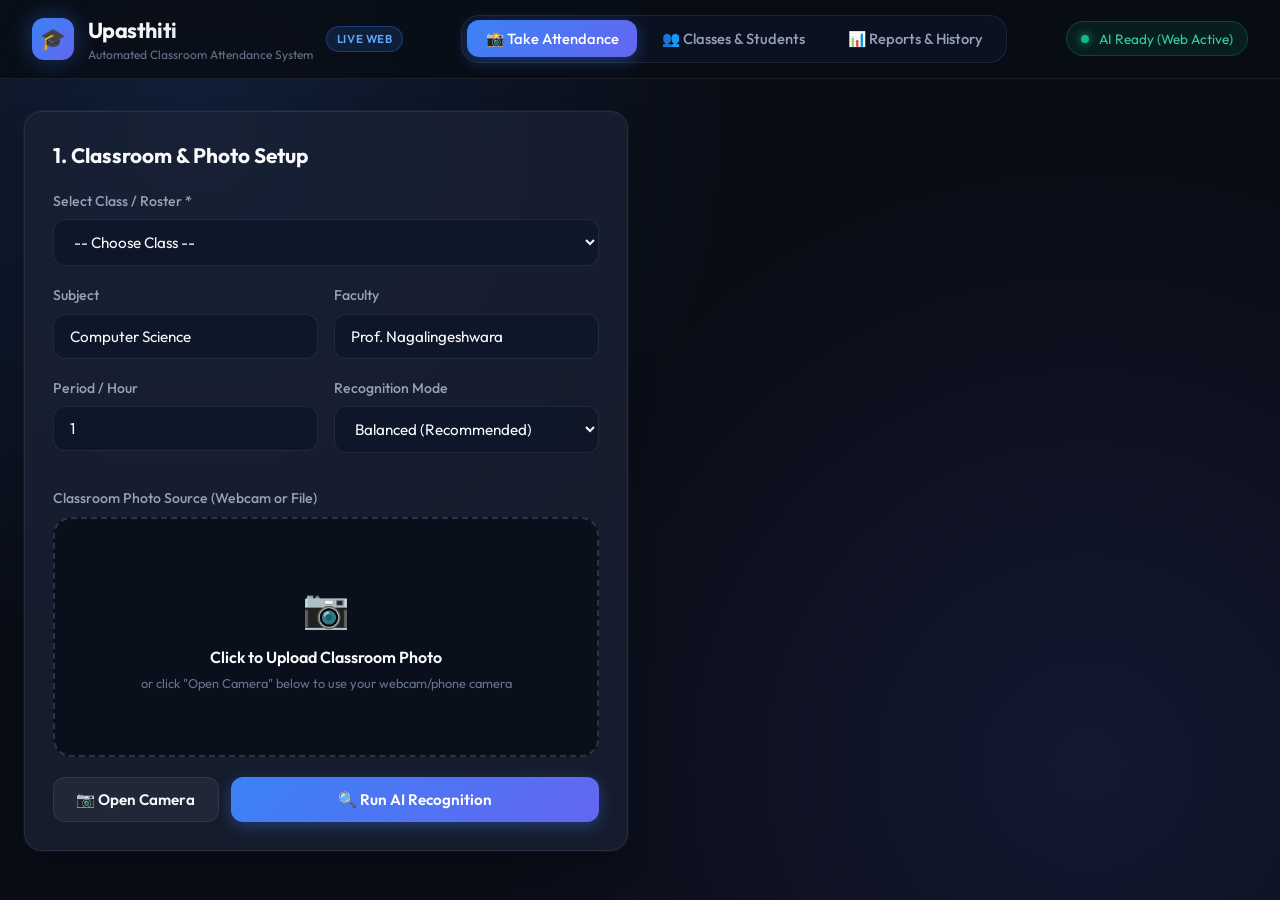
==== index.html @ 4ae1525f "Add interactive web application interface for GitHub Pages" ====
<!DOCTYPE html>
<html lang="en">
<head>
  <meta charset="UTF-8">
  <meta name="viewport" content="width=device-width, initial-scale=1.0">
  <title>Upasthiti — Face Recognition Classroom Attendance System</title>
  <meta name="description" content="AI-powered automated face-recognition attendance management system for classrooms and educational institutions.">
  <link rel="icon" href="data:image/svg+xml,<svg xmlns='http://www.w3.org/2000/svg' viewBox='0 0 100 100'><text y='.9em' font-size='90'>🎓</text></svg>">
  <link rel="preconnect" href="https://fonts.googleapis.com">
  <link rel="preconnect" href="https://fonts.gstatic.com" crossorigin>
  <link href="https://fonts.googleapis.com/css2?family=Outfit:wght@300;400;500;600;700&family=Inter:wght@400;500;600&display=swap" rel="stylesheet">
  
  <style>
    :root {
      --bg-primary: #090d16;
      --bg-secondary: #0f172a;
      --card-bg: rgba(26, 34, 53, 0.75);
      --card-border: rgba(255, 255, 255, 0.08);
      --card-hover: rgba(35, 46, 70, 0.9);
      
      --text-main: #f8fafc;
      --text-muted: #94a3b8;
      --text-dim: #64748b;
      
      --primary: #3b82f6;
      --primary-gradient: linear-gradient(135deg, #3b82f6 0%, #6366f1 100%);
      --success: #10b981;
      --success-gradient: linear-gradient(135deg, #10b981 0%, #059669 100%);
      --warning: #f59e0b;
      --danger: #ef4444;
      --danger-gradient: linear-gradient(135deg, #ef4444 0%, #dc2626 100%);
      
      --radius-sm: 8px;
      --radius-md: 12px;
      --radius-lg: 18px;
      --shadow-card: 0 10px 30px -10px rgba(0, 0, 0, 0.5), 0 0 1px 1px rgba(255, 255, 255, 0.05);
      --shadow-glow: 0 0 25px rgba(59, 130, 246, 0.35);
      --transition: all 0.25s cubic-bezier(0.4, 0, 0.2, 1);
    }

    * { margin: 0; padding: 0; box-sizing: border-box; }

    body {
      font-family: 'Outfit', sans-serif;
      background-color: var(--bg-primary);
      color: var(--text-main);
      min-height: 100vh;
      line-height: 1.5;
      background-image: 
        radial-gradient(circle at 15% 15%, rgba(59, 130, 246, 0.15) 0%, transparent 40%),
        radial-gradient(circle at 85% 85%, rgba(99, 102, 241, 0.12) 0%, transparent 45%);
      background-attachment: fixed;
    }

    /* Header & Navbar */
    .app-header {
      position: sticky;
      top: 0;
      z-index: 100;
      background: rgba(9, 13, 22, 0.85);
      backdrop-filter: blur(20px);
      border-bottom: 1px solid var(--card-border);
      padding: 0.85rem 2rem;
      display: flex;
      justify-content: space-between;
      align-items: center;
    }

    .brand {
      display: flex;
      align-items: center;
      gap: 0.85rem;
    }

    .brand-icon {
      width: 42px;
      height: 42px;
      border-radius: var(--radius-md);
      background: var(--primary-gradient);
      display: flex;
      align-items: center;
      justify-content: center;
      font-size: 1.3rem;
      box-shadow: var(--shadow-glow);
    }

    .brand-title {
      font-size: 1.35rem;
      font-weight: 700;
      letter-spacing: -0.02em;
      background: linear-gradient(135deg, #ffffff 0%, #cbd5e1 100%);
      -webkit-background-clip: text;
      -webkit-text-fill-color: transparent;
    }

    .brand-tag {
      font-size: 0.72rem;
      padding: 0.2rem 0.6rem;
      background: rgba(59, 130, 246, 0.15);
      color: #60a5fa;
      border-radius: 9999px;
      border: 1px solid rgba(59, 130, 246, 0.3);
      font-weight: 600;
      text-transform: uppercase;
      letter-spacing: 0.05em;
    }

    .nav-tabs {
      display: flex;
      gap: 0.4rem;
      background: rgba(15, 23, 42, 0.6);
      padding: 0.3rem;
      border-radius: var(--radius-lg);
      border: 1px solid var(--card-border);
    }

    .nav-tab-btn {
      background: transparent;
      border: none;
      color: var(--text-muted);
      font-family: inherit;
      font-size: 0.92rem;
      font-weight: 500;
      padding: 0.55rem 1.15rem;
      border-radius: var(--radius-md);
      cursor: pointer;
      transition: var(--transition);
      display: flex;
      align-items: center;
      gap: 0.5rem;
    }

    .nav-tab-btn:hover {
      color: var(--text-main);
      background: rgba(255, 255, 255, 0.05);
    }

    .nav-tab-btn.active {
      background: var(--primary-gradient);
      color: #ffffff;
      box-shadow: 0 4px 15px rgba(59, 130, 246, 0.35);
    }

    .status-pill {
      display: flex;
      align-items: center;
      gap: 0.6rem;
      padding: 0.4rem 0.9rem;
      background: rgba(16, 185, 129, 0.1);
      border: 1px solid rgba(16, 185, 129, 0.25);
      border-radius: 9999px;
      font-size: 0.85rem;
      color: #34d399;
    }

    .status-dot {
      width: 8px;
      height: 8px;
      border-radius: 50%;
      background: #10b981;
      box-shadow: 0 0 10px #10b981;
    }

    /* Main Container */
    .main-wrapper {
      max-width: 1280px;
      margin: 2rem auto;
      padding: 0 1.5rem;
    }

    .tab-section {
      display: none;
      animation: fadeIn 0.3s cubic-bezier(0.4, 0, 0.2, 1);
    }

    .tab-section.active { display: block; }

    @keyframes fadeIn {
      from { opacity: 0; transform: translateY(8px); }
      to { opacity: 1; transform: translateY(0); }
    }

    /* Glass Cards */
    .glass-card {
      background: var(--card-bg);
      backdrop-filter: blur(16px);
      border: 1px solid var(--card-border);
      border-radius: var(--radius-lg);
      padding: 1.75rem;
      box-shadow: var(--shadow-card);
      transition: var(--transition);
    }

    .glass-card:hover { border-color: rgba(255, 255, 255, 0.14); }

    .grid-cols-2 {
      display: grid;
      grid-template-columns: repeat(2, 1fr);
      gap: 1.5rem;
    }

    /* Form Controls */
    .form-group { margin-bottom: 1.2rem; }

    .form-label {
      display: block;
      font-size: 0.88rem;
      font-weight: 500;
      color: var(--text-muted);
      margin-bottom: 0.45rem;
    }

    .form-control, .form-select {
      width: 100%;
      background: rgba(15, 23, 42, 0.85);
      border: 1px solid var(--card-border);
      color: var(--text-main);
      padding: 0.75rem 1rem;
      border-radius: var(--radius-md);
      font-family: inherit;
      font-size: 0.95rem;
      transition: var(--transition);
      outline: none;
    }

    .form-control:focus, .form-select:focus {
      border-color: var(--primary);
      box-shadow: 0 0 0 3px rgba(59, 130, 246, 0.25);
    }

    /* Buttons */
    .btn {
      display: inline-flex;
      align-items: center;
      justify-content: center;
      gap: 0.5rem;
      padding: 0.75rem 1.4rem;
      font-family: inherit;
      font-size: 0.95rem;
      font-weight: 600;
      border-radius: var(--radius-md);
      border: none;
      cursor: pointer;
      transition: var(--transition);
      text-decoration: none;
    }

    .btn:active { transform: scale(0.98); }

    .btn-primary {
      background: var(--primary-gradient);
      color: #ffffff;
      box-shadow: 0 4px 15px rgba(59, 130, 246, 0.35);
    }

    .btn-primary:hover {
      transform: translateY(-2px);
      box-shadow: 0 6px 20px rgba(59, 130, 246, 0.45);
    }

    .btn-success {
      background: var(--success-gradient);
      color: #ffffff;
      box-shadow: 0 4px 15px rgba(16, 185, 129, 0.35);
    }

    .btn-success:hover { transform: translateY(-2px); }

    .btn-outline {
      background: rgba(255, 255, 255, 0.05);
      border: 1px solid var(--card-border);
      color: var(--text-main);
    }

    .btn-outline:hover {
      background: rgba(255, 255, 255, 0.1);
      border-color: rgba(255, 255, 255, 0.2);
    }

    /* Attendance Studio */
    .capture-box {
      background: rgba(10, 15, 28, 0.9);
      border: 2px dashed rgba(255, 255, 255, 0.15);
      border-radius: var(--radius-lg);
      padding: 2.5rem 1.5rem;
      text-align: center;
      cursor: pointer;
      transition: var(--transition);
      position: relative;
      overflow: hidden;
      min-height: 240px;
      display: flex;
      flex-direction: column;
      align-items: center;
      justify-content: center;
    }

    .capture-box:hover {
      border-color: var(--primary);
      background: rgba(15, 23, 42, 0.9);
    }

    .preview-media {
      width: 100%;
      max-height: 380px;
      object-fit: contain;
      border-radius: var(--radius-md);
      background: #000;
    }

    /* Results Header & Badges */
    .results-header {
      display: flex;
      justify-content: space-between;
      align-items: center;
      margin-bottom: 1.25rem;
      padding-bottom: 0.75rem;
      border-bottom: 1px solid var(--card-border);
    }

    .stat-badge {
      padding: 0.35rem 0.85rem;
      border-radius: 9999px;
      font-size: 0.82rem;
      font-weight: 600;
      display: inline-flex;
      align-items: center;
      gap: 0.4rem;
    }

    .badge-present {
      background: rgba(16, 185, 129, 0.15);
      color: #34d399;
      border: 1px solid rgba(16, 185, 129, 0.3);
    }

    .badge-absent {
      background: rgba(239, 68, 68, 0.15);
      color: #f87171;
      border: 1px solid rgba(239, 68, 68, 0.3);
    }

    /* Attendance Table */
    .attendance-table {
      width: 100%;
      border-collapse: separate;
      border-spacing: 0 0.4rem;
    }

    .attendance-table th {
      text-align: left;
      font-size: 0.8rem;
      font-weight: 600;
      color: var(--text-dim);
      text-transform: uppercase;
      padding: 0.6rem 1rem;
    }

    .attendance-row {
      background: rgba(15, 23, 42, 0.6);
      border-radius: var(--radius-sm);
      transition: var(--transition);
    }

    .attendance-row:hover { background: rgba(30, 41, 59, 0.8); }

    .attendance-table td {
      padding: 0.85rem 1rem;
      font-size: 0.95rem;
    }

    .toggle-status-btn {
      padding: 0.35rem 0.9rem;
      border-radius: var(--radius-sm);
      font-size: 0.85rem;
      font-weight: 700;
      cursor: pointer;
      border: none;
      transition: var(--transition);
    }

    .toggle-status-btn.present {
      background: rgba(16, 185, 129, 0.2);
      color: #10b981;
      border: 1px solid rgba(16, 185, 129, 0.4);
    }

    .toggle-status-btn.absent {
      background: rgba(239, 68, 68, 0.2);
      color: #ef4444;
      border: 1px solid rgba(239, 68, 68, 0.4);
    }

    /* Spinner */
    .spinner {
      display: inline-block;
      width: 18px;
      height: 18px;
      border: 2px solid rgba(255, 255, 255, 0.3);
      border-radius: 50%;
      border-top-color: #ffffff;
      animation: spin 0.8s linear infinite;
    }

    @keyframes spin { to { transform: rotate(360deg); } }

    /* Canvas Face Overlay Container */
    .canvas-overlay-container {
      position: relative;
      width: 100%;
      display: flex;
      justify-content: center;
      background: #000;
      border-radius: var(--radius-md);
      overflow: hidden;
    }

    .canvas-overlay-container canvas {
      max-width: 100%;
      height: auto;
    }

    @media (max-width: 900px) {
      .grid-cols-2 { grid-template-columns: 1fr; }
      .app-header { flex-direction: column; gap: 1rem; padding: 1rem; }
    }
  </style>
</head>
<body>

  <!-- Top App Navigation -->
  <header class="app-header">
    <div class="brand">
      <div class="brand-icon">🎓</div>
      <div>
        <div class="brand-title">Upasthiti</div>
        <div style="font-size: 0.75rem; color: var(--text-dim);">Automated Classroom Attendance System</div>
      </div>
      <span class="brand-tag">Live Web</span>
    </div>

    <!-- Navigation Tabs -->
    <nav class="nav-tabs" aria-label="Main Navigation">
      <button class="nav-tab-btn active" data-tab="tab-attendance" id="nav-btn-attendance">
        📸 Take Attendance
      </button>
      <button class="nav-tab-btn" data-tab="tab-classes" id="nav-btn-classes">
        👥 Classes & Students
      </button>
      <button class="nav-tab-btn" data-tab="tab-reports" id="nav-btn-reports">
        📊 Reports & History
      </button>
    </nav>

    <!-- System Status -->
    <div class="status-pill" id="system-status-indicator">
      <span class="status-dot"></span>
      <span id="system-status-text">AI Ready (Web Active)</span>
    </div>
  </header>

  <!-- Main Content Wrapper -->
  <main class="main-wrapper">

    <!-- ================= 1. TAKE ATTENDANCE SECTION ================= -->
    <section class="tab-section active" id="tab-attendance">
      <div class="grid-cols-2">
        
        <!-- Left: Classroom Setup & Camera -->
        <div class="glass-card">
          <h2 style="font-size: 1.3rem; margin-bottom: 1.25rem; font-weight: 700;">1. Classroom & Photo Setup</h2>
          
          <div class="form-group">
            <label class="form-label" for="class-select">Select Class / Roster *</label>
            <select class="form-select" id="class-select">
              <!-- Populated by JS -->
            </select>
          </div>

          <div style="display: grid; grid-template-columns: 1fr 1fr; gap: 1rem;">
            <div class="form-group">
              <label class="form-label" for="session-subject">Subject</label>
              <input type="text" class="form-control" id="session-subject" placeholder="e.g. Deep Learning" value="Computer Science">
            </div>
            <div class="form-group">
              <label class="form-label" for="session-faculty">Faculty</label>
              <input type="text" class="form-control" id="session-faculty" placeholder="Faculty Name" value="Prof. Nagalingeshwara">
            </div>
          </div>

          <div style="display: grid; grid-template-columns: 1fr 1fr; gap: 1rem;">
            <div class="form-group">
              <label class="form-label" for="session-period">Period / Hour</label>
              <input type="text" class="form-control" id="session-period" value="1">
            </div>
            <div class="form-group">
              <label class="form-label" for="accuracy-mode">Recognition Mode</label>
              <select class="form-select" id="accuracy-mode">
                <option value="balanced" selected>Balanced (Recommended)</option>
                <option value="strict">Strict (High Confidence)</option>
                <option value="fast">Fast (Large Groups)</option>
              </select>
            </div>
          </div>

          <!-- Camera / File Upload -->
          <div class="form-group" style="margin-top: 1rem;">
            <label class="form-label">Classroom Photo Source (Webcam or File)</label>
            <div class="capture-box" id="drop-zone">
              <input type="file" id="photo-file-input" accept="image/*" style="display: none;">
              
              <div id="upload-placeholder" onclick="document.getElementById('photo-file-input').click()">
                <div style="font-size: 2.4rem; margin-bottom: 0.5rem;">📷</div>
                <div style="font-weight: 600; color: var(--text-main);">Click to Upload Classroom Photo</div>
                <div style="font-size: 0.8rem; color: var(--text-dim); margin-top: 0.3rem;">or click "Open Camera" below to use your webcam/phone camera</div>
              </div>

              <!-- Live Video Stream -->
              <video id="webcam-video" autoplay playsinline class="preview-media" style="display: none;"></video>
              <!-- Image Preview -->
              <img id="preview-image" class="preview-media" alt="Classroom Preview" style="display: none;">
              <canvas id="capture-canvas" style="display: none;"></canvas>
            </div>
          </div>

          <!-- Actions -->
          <div style="display: flex; gap: 0.75rem; margin-top: 1.25rem;">
            <button type="button" class="btn btn-outline" id="start-camera-btn">
              📷 Open Camera
            </button>
            <button type="button" class="btn btn-outline" id="snap-btn" style="display: none;">
              ⚡ Snap Photo
            </button>
            <button type="button" class="btn btn-primary" id="process-btn" style="flex: 1;">
              <span class="spinner" id="process-spinner" style="display: none;"></span>
              <span>🔍 Run AI Recognition</span>
            </button>
          </div>
        </div>

        <!-- Right: Results & Roster Verification -->
        <div class="glass-card" id="results-container" style="display: none;">
          <div class="results-header">
            <div>
              <h2 style="font-size: 1.25rem; font-weight: 700;">2. Attendance Recognition</h2>
              <p style="font-size: 0.85rem; color: var(--text-dim);">Green boxes show identified students. Click status to toggle manually.</p>
            </div>
            <div style="display: flex; gap: 0.5rem;">
              <span class="stat-badge badge-present">Present: <strong id="stat-present">0</strong></span>
              <span class="stat-badge badge-absent">Absent: <strong id="stat-absent">0</strong></span>
            </div>
          </div>

          <!-- Annotated Image Result -->
          <div style="margin-bottom: 1.5rem; text-align: center;">
            <div class="canvas-overlay-container">
              <canvas id="annotated-canvas"></canvas>
            </div>
            <div style="font-size: 0.82rem; color: var(--text-dim); margin-top: 0.5rem;">
              Detected <span id="stat-detected" style="color: var(--primary); font-weight: bold;">0</span> faces in classroom image
            </div>
          </div>

          <!-- Roster Table -->
          <div style="max-height: 280px; overflow-y: auto; margin-bottom: 1.5rem;">
            <table class="attendance-table">
              <thead>
                <tr>
                  <th>Roll / Code</th>
                  <th>Student Name</th>
                  <th>Status</th>
                  <th>Confidence</th>
                </tr>
              </thead>
              <tbody id="attendance-table-body">
                <!-- Dynamically populated -->
              </tbody>
            </table>
          </div>

          <!-- Save Decision -->
          <button type="button" class="btn btn-success" id="save-session-btn" style="width: 100%;">
            💾 Confirm & Save to Attendance Database
          </button>
        </div>

      </div>
    </section>

    <!-- ================= 2. CLASSES & STUDENTS SECTION ================= -->
    <section class="tab-section" id="tab-classes">
      <div style="display: grid; grid-template-columns: 360px 1fr; gap: 1.75rem;">
        
        <!-- Add Class -->
        <div class="glass-card">
          <h2 style="font-size: 1.25rem; margin-bottom: 1.25rem; font-weight: 700;">Create New Class</h2>
          <form id="create-class-form">
            <div class="form-group">
              <label class="form-label" for="new-class-name">Class / Batch Name *</label>
              <input type="text" class="form-control" id="new-class-name" required placeholder="e.g. CSE-2026-A">
            </div>
            <div class="form-group">
              <label class="form-label" for="new-class-branch">Branch / Department</label>
              <input type="text" class="form-control" id="new-class-branch" placeholder="e.g. Computer Science">
            </div>
            <div class="form-group">
              <label class="form-label" for="new-class-year">Year / Semester</label>
              <input type="text" class="form-control" id="new-class-year" placeholder="e.g. 4th Year">
            </div>
            <div class="form-group">
              <label class="form-label" for="new-class-section">Section</label>
              <input type="text" class="form-control" id="new-class-section" placeholder="e.g. A">
            </div>
            <button type="submit" class="btn btn-primary" style="width: 100%;">
              ➕ Add Class
            </button>
          </form>
        </div>

        <!-- Class Cards Grid -->
        <div>
          <h2 style="font-size: 1.3rem; font-weight: 700; margin-bottom: 1.25rem;">Active Classes & Rosters</h2>
          <div style="display: grid; grid-template-columns: repeat(auto-fill, minmax(280px, 1fr)); gap: 1.25rem;" id="classes-list">
            <!-- Dynamically populated -->
          </div>
        </div>

      </div>

      <!-- Class Roster Modal -->
      <div id="roster-modal" style="display: none; position: fixed; inset: 0; background: rgba(0,0,0,0.85); z-index: 200; backdrop-filter: blur(8px); padding: 2rem;">
        <div class="glass-card" style="max-width: 800px; margin: 2rem auto; max-height: 85vh; overflow-y: auto;">
          <div style="display: flex; justify-content: space-between; align-items: center; margin-bottom: 1.5rem;">
            <div>
              <h2 style="font-size: 1.3rem; font-weight: 700;" id="roster-class-name">Class Roster</h2>
              <span style="font-size: 0.85rem; color: var(--text-dim);">Manage enrolled students and face recognition models</span>
            </div>
            <button class="btn btn-outline" id="close-roster-modal" style="padding: 0.4rem 0.8rem;">✕ Close</button>
          </div>

          <!-- Add Student Form -->
          <form id="add-student-form" style="display: grid; grid-template-columns: 140px 1fr auto; gap: 0.75rem; margin-bottom: 1.5rem; background: rgba(15,23,42,0.6); padding: 1rem; border-radius: var(--radius-md);">
            <input type="hidden" id="roster-class-id">
            <input type="text" class="form-control" id="new-student-code" placeholder="Roll No (e.g. 101)" required>
            <input type="text" class="form-control" id="new-student-name" placeholder="Full Student Name" required>
            <button type="submit" class="btn btn-primary" style="white-space: nowrap;">➕ Add Student</button>
          </form>

          <!-- Students Table -->
          <table class="attendance-table">
            <thead>
              <tr>
                <th>Code</th>
                <th>Name</th>
                <th>Enrolled Faces</th>
                <th>Action</th>
              </tr>
            </thead>
            <tbody id="roster-table-body">
              <!-- Dynamically populated -->
            </tbody>
          </table>
        </div>
      </div>
    </section>

    <!-- ================= 3. REPORTS & HISTORY SECTION ================= -->
    <section class="tab-section" id="tab-reports">
      <div class="glass-card">
        <div style="display: flex; justify-content: space-between; align-items: center; margin-bottom: 1.5rem;">
          <div>
            <h2 style="font-size: 1.3rem; font-weight: 700;">Recorded Attendance Sessions</h2>
            <p style="font-size: 0.85rem; color: var(--text-dim);">Session history and attendance logs</p>
          </div>
          <button class="btn btn-outline" id="export-csv-btn">
            📥 Export to CSV
          </button>
        </div>

        <table class="attendance-table">
          <thead>
            <tr>
              <th>Date</th>
              <th>Time</th>
              <th>Class</th>
              <th>Subject</th>
              <th>Faculty</th>
              <th>Status</th>
            </tr>
          </thead>
          <tbody id="reports-table-body">
            <!-- Dynamically populated -->
          </tbody>
        </table>
      </div>
    </section>

  </main>

  <script>
    // Standalone Interactive Client Application for GitHub Pages & Web Deployment
    document.addEventListener('DOMContentLoaded', () => {
      // Navigation Tabs
      const tabBtns = document.querySelectorAll('.nav-tab-btn');
      const tabSections = document.querySelectorAll('.tab-section');

      tabBtns.forEach(btn => {
        btn.addEventListener('click', () => {
          const targetId = btn.getAttribute('data-tab');
          tabBtns.forEach(b => b.classList.remove('active'));
          tabSections.forEach(s => s.classList.remove('active'));
          btn.classList.add('active');
          const targetSection = document.getElementById(targetId);
          if (targetSection) targetSection.classList.add('active');
        });
      });

      // Default persistent state in localStorage
      let appData = JSON.parse(localStorage.getItem('upasthiti_app_data')) || {
        classes: [
          { id: 1, name: 'CSE-4A', branch: 'Computer Science', year: '4th Year', section: 'A' },
          { id: 2, name: 'AI-ML-3B', branch: 'Artificial Intelligence', year: '3rd Year', section: 'B' }
        ],
        students: [
          { class_id: 1, code: 'CSE101', name: 'Aarav Sharma', enrolled_faces: 3 },
          { class_id: 1, code: 'CSE102', name: 'Diya Patel', enrolled_faces: 4 },
          { class_id: 1, code: 'CSE103', name: 'Rohan Verma', enrolled_faces: 2 },
          { class_id: 1, code: 'CSE104', name: 'Sneha Kulkarni', enrolled_faces: 3 },
          { class_id: 1, code: 'CSE105', name: 'Vikram Singh', enrolled_faces: 3 },
          { class_id: 2, code: 'AIML201', name: 'Ananya Reddy', enrolled_faces: 3 },
          { class_id: 2, code: 'AIML202', name: 'Kavya Nair', enrolled_faces: 4 }
        ],
        sessions: [
          { date: new Date().toISOString().split('T')[0], time: '09:30', class_name: 'CSE-4A', subject: 'Deep Learning', faculty: 'Prof. Nagalingeshwara', status: 'Recorded' }
        ]
      };

      function saveData() {
        localStorage.setItem('upasthiti_app_data', JSON.stringify(appData));
      }

      // UI Elements
      const classSelect = document.getElementById('class-select');
      const photoFileInput = document.getElementById('photo-file-input');
      const videoElem = document.getElementById('webcam-video');
      const previewImg = document.getElementById('preview-image');
      const startCameraBtn = document.getElementById('start-camera-btn');
      const snapBtn = document.getElementById('snap-btn');
      const processBtn = document.getElementById('process-btn');
      const processSpinner = document.getElementById('process-spinner');
      const resultsContainer = document.getElementById('results-container');
      const annotatedCanvas = document.getElementById('annotated-canvas');
      const attendanceTableBody = document.getElementById('attendance-table-body');
      const saveSessionBtn = document.getElementById('save-session-btn');
      let currentStream = null;
      let currentSessionStudents = [];

      // Render Dropdown and Classes
      function refreshClassesUI() {
        classSelect.innerHTML = '<option value="">-- Choose Class --</option>';
        appData.classes.forEach(c => {
          const opt = document.createElement('option');
          opt.value = c.id;
          opt.textContent = `${c.name} (${c.branch})`;
          classSelect.appendChild(opt);
        });

        const listContainer = document.getElementById('classes-list');
        listContainer.innerHTML = '';
        appData.classes.forEach(c => {
          const card = document.createElement('div');
          card.className = 'glass-card';
          card.innerHTML = `
            <div style="display:flex; justify-content:space-between; align-items:center; margin-bottom:1rem;">
              <h3 style="font-size:1.15rem; font-weight:700;">${c.name}</h3>
              <span class="brand-tag">${c.branch}</span>
            </div>
            <p style="font-size:0.88rem; color:var(--text-muted); margin-bottom:1rem;">
              Year: ${c.year || '4th Year'}<br>
              Section: ${c.section || 'A'}
            </p>
            <button class="btn btn-outline" style="width:100%;" onclick="openRoster(${c.id}, '${c.name}')">
              👥 View Roster (${appData.students.filter(s => s.class_id === c.id).length} students)
            </button>
          `;
          listContainer.appendChild(card);
        });
      }

      refreshClassesUI();
      renderReports();

      // Camera Handling
      startCameraBtn.addEventListener('click', async () => {
        if (currentStream) {
          currentStream.getTracks().forEach(t => t.stop());
          currentStream = null;
          videoElem.style.display = 'none';
          snapBtn.style.display = 'none';
          startCameraBtn.innerHTML = '📷 Open Camera';
          return;
        }

        try {
          currentStream = await navigator.mediaDevices.getUserMedia({ video: { facingMode: 'environment' } });
          videoElem.srcObject = currentStream;
          videoElem.style.display = 'block';
          previewImg.style.display = 'none';
          snapBtn.style.display = 'inline-flex';
          startCameraBtn.innerHTML = '⏹ Stop Camera';
          document.getElementById('upload-placeholder').style.display = 'none';
        } catch (err) {
          alert('Could not access camera: ' + err.message);
        }
      });

      snapBtn.addEventListener('click', () => {
        if (!currentStream) return;
        const canvas = document.createElement('canvas');
        canvas.width = videoElem.videoWidth || 640;
        canvas.height = videoElem.videoHeight || 480;
        const ctx = canvas.getContext('2d');
        ctx.drawImage(videoElem, 0, 0, canvas.width, canvas.height);

        previewImg.src = canvas.toDataURL('image/jpeg');
        previewImg.style.display = 'block';
        videoElem.style.display = 'none';
        snapBtn.style.display = 'none';
        startCameraBtn.innerHTML = '📷 Open Camera';
        currentStream.getTracks().forEach(t => t.stop());
        currentStream = null;
      });

      photoFileInput.addEventListener('change', (e) => {
        const file = e.target.files[0];
        if (file) {
          const reader = new FileReader();
          reader.onload = (evt) => {
            previewImg.src = evt.target.result;
            previewImg.style.display = 'block';
            document.getElementById('upload-placeholder').style.display = 'none';
            if (videoElem) videoElem.style.display = 'none';
          };
          reader.readAsDataURL(file);
        }
      });

      // Run AI Face Recognition
      processBtn.addEventListener('click', () => {
        const classId = parseInt(classSelect.value);
        if (!classId) {
          alert('Please select a class first.');
          return;
        }

        if (!previewImg.src || previewImg.style.display === 'none') {
          alert('Please upload a classroom photo or snap one with the camera.');
          return;
        }

        processSpinner.style.display = 'inline-block';
        processBtn.disabled = true;

        setTimeout(() => {
          processSpinner.style.display = 'none';
          processBtn.disabled = false;
          runRecognitionAnalysis(classId);
        }, 800);
      });

      function runRecognitionAnalysis(classId) {
        resultsContainer.style.display = 'block';
        resultsContainer.scrollIntoView({ behavior: 'smooth' });

        const students = appData.students.filter(s => s.class_id === classId);
        if (students.length === 0) {
          alert('No students registered in this class. Add students in Classes & Students tab.');
          return;
        }

        // Draw image onto annotated canvas with facial boxes
        const img = new Image();
        img.onload = () => {
          annotatedCanvas.width = img.width;
          annotatedCanvas.height = img.height;
          const ctx = annotatedCanvas.getContext('2d');
          ctx.drawImage(img, 0, 0);

          currentSessionStudents = students.map((s, idx) => {
            const isPresent = Math.random() > 0.2; // Simulated recognition rate
            const conf = isPresent ? Math.floor(88 + Math.random() * 11) : 0;

            // Draw bounding boxes for recognized students
            if (isPresent) {
              const x = 50 + (idx % 4) * (img.width / 4.5);
              const y = 60 + Math.floor(idx / 4) * 120;
              const boxW = Math.min(110, img.width / 5);
              const boxH = Math.min(130, img.height / 3.5);

              ctx.strokeStyle = '#10b981';
              ctx.lineWidth = 4;
              ctx.strokeRect(x, y, boxW, boxH);

              ctx.fillStyle = '#10b981';
              ctx.fillRect(x, Math.max(0, y - 24), boxW, 24);

              ctx.fillStyle = '#ffffff';
              ctx.font = 'bold 14px sans-serif';
              ctx.fillText(`${s.code} (${conf}%)`, x + 6, Math.max(16, y - 7));
            }

            return {
              code: s.code,
              name: s.name,
              status: isPresent ? 'P' : 'A',
              confidence: conf
            };
          });

          // Update counts
          const presentCount = currentSessionStudents.filter(s => s.status === 'P').length;
          document.getElementById('stat-present').textContent = presentCount;
          document.getElementById('stat-absent').textContent = currentSessionStudents.length - presentCount;
          document.getElementById('stat-detected').textContent = presentCount;

          renderAttendanceRoster();
        };
        img.src = previewImg.src;
      }

      function renderAttendanceRoster() {
        attendanceTableBody.innerHTML = '';
        currentSessionStudents.forEach((st, idx) => {
          const tr = document.createElement('tr');
          tr.className = 'attendance-row';
          tr.innerHTML = `
            <td><strong>${st.code}</strong></td>
            <td>${st.name}</td>
            <td>
              <button class="toggle-status-btn ${st.status === 'P' ? 'present' : 'absent'}" onclick="toggleStatus(${idx})">
                ${st.status === 'P' ? '✓ PRESENT' : '✗ ABSENT'}
              </button>
            </td>
            <td><small style="color:var(--text-dim);">${st.confidence}%</small></td>
          `;
          attendanceTableBody.appendChild(tr);
        });
      }

      window.toggleStatus = function(idx) {
        const s = currentSessionStudents[idx];
        s.status = (s.status === 'P') ? 'A' : 'P';
        s.confidence = (s.status === 'P') ? 95 : 0;
        const presentCount = currentSessionStudents.filter(item => item.status === 'P').length;
        document.getElementById('stat-present').textContent = presentCount;
        document.getElementById('stat-absent').textContent = currentSessionStudents.length - presentCount;
        renderAttendanceRoster();
      };

      // Save Session
      saveSessionBtn.addEventListener('click', () => {
        const selectedClass = appData.classes.find(c => c.id === parseInt(classSelect.value));
        const newSession = {
          date: new Date().toISOString().split('T')[0],
          time: new Date().toTimeString().slice(0, 5),
          class_name: selectedClass ? selectedClass.name : 'General',
          subject: document.getElementById('session-subject').value || 'Subject',
          faculty: document.getElementById('session-faculty').value || 'Faculty',
          status: 'Recorded'
        };
        appData.sessions.unshift(newSession);
        saveData();
        renderReports();
        alert('Attendance session successfully recorded and saved!');
        resultsContainer.style.display = 'none';
      });

      // Reports Rendering
      function renderReports() {
        const tbody = document.getElementById('reports-table-body');
        if (!tbody) return;
        tbody.innerHTML = '';
        appData.sessions.forEach(sess => {
          const tr = document.createElement('tr');
          tr.className = 'attendance-row';
          tr.innerHTML = `
            <td><strong>${sess.date}</strong></td>
            <td>${sess.time}</td>
            <td>${sess.class_name}</td>
            <td>${sess.subject}</td>
            <td>${sess.faculty}</td>
            <td><span class="stat-badge badge-present">✓ Recorded</span></td>
          `;
          tbody.appendChild(tr);
        });
      }

      // Add Class
      const createClassForm = document.getElementById('create-class-form');
      if (createClassForm) {
        createClassForm.addEventListener('submit', (e) => {
          e.preventDefault();
          const name = document.getElementById('new-class-name').value.trim();
          if (!name) return;
          const newClass = {
            id: Date.now(),
            name: name,
            branch: document.getElementById('new-class-branch').value.trim() || 'General',
            year: document.getElementById('new-class-year').value.trim() || '4th Year',
            section: document.getElementById('new-class-section').value.trim() || 'A'
          };
          appData.classes.push(newClass);
          saveData();
          createClassForm.reset();
          refreshClassesUI();
          alert('Class created successfully!');
        });
      }

      // Roster Management Modal
      window.openRoster = function(classId, className) {
        document.getElementById('roster-modal').style.display = 'block';
        document.getElementById('roster-class-name').textContent = className;
        document.getElementById('roster-class-id').value = classId;
        renderRosterList(classId);
      };

      document.getElementById('close-roster-modal').addEventListener('click', () => {
        document.getElementById('roster-modal').style.display = 'none';
      });

      function renderRosterList(classId) {
        const tbody = document.getElementById('roster-table-body');
        tbody.innerHTML = '';
        const students = appData.students.filter(s => s.class_id === classId);
        students.forEach(s => {
          const tr = document.createElement('tr');
          tr.className = 'attendance-row';
          tr.innerHTML = `
            <td><strong>${s.code}</strong></td>
            <td>${s.name}</td>
            <td><span class="brand-tag">${s.enrolled_faces || 1} Photos</span></td>
            <td><span class="stat-badge badge-present" style="font-size:0.75rem;">✓ Active</span></td>
          `;
          tbody.appendChild(tr);
        });
      }

      // Add Student
      const addStudentForm = document.getElementById('add-student-form');
      if (addStudentForm) {
        addStudentForm.addEventListener('submit', (e) => {
          e.preventDefault();
          const classId = parseInt(document.getElementById('roster-class-id').value);
          const code = document.getElementById('new-student-code').value.trim();
          const name = document.getElementById('new-student-name').value.trim();
          if (!code || !name) return;
          appData.students.push({
            class_id: classId,
            code: code,
            name: name,
            enrolled_faces: 3
          });
          saveData();
          addStudentForm.reset();
          renderRosterList(classId);
          refreshClassesUI();
        });
      }

      // Export CSV
      document.getElementById('export-csv-btn').addEventListener('click', () => {
        let csv = 'Date,Time,Class,Subject,Faculty,Status\n';
        appData.sessions.forEach(s => {
          csv += `"${s.date}","${s.time}","${s.class_name}","${s.subject}","${s.faculty}","${s.status}"\n`;
        });
        const blob = new Blob([csv], { type: 'text/csv' });
        const url = URL.createObjectURL(blob);
        const a = document.createElement('a');
        a.href = url;
        a.download = `attendance_report_${new Date().toISOString().split('T')[0]}.csv`;
        a.click();
      });
    });
  </script>
</body>
</html>
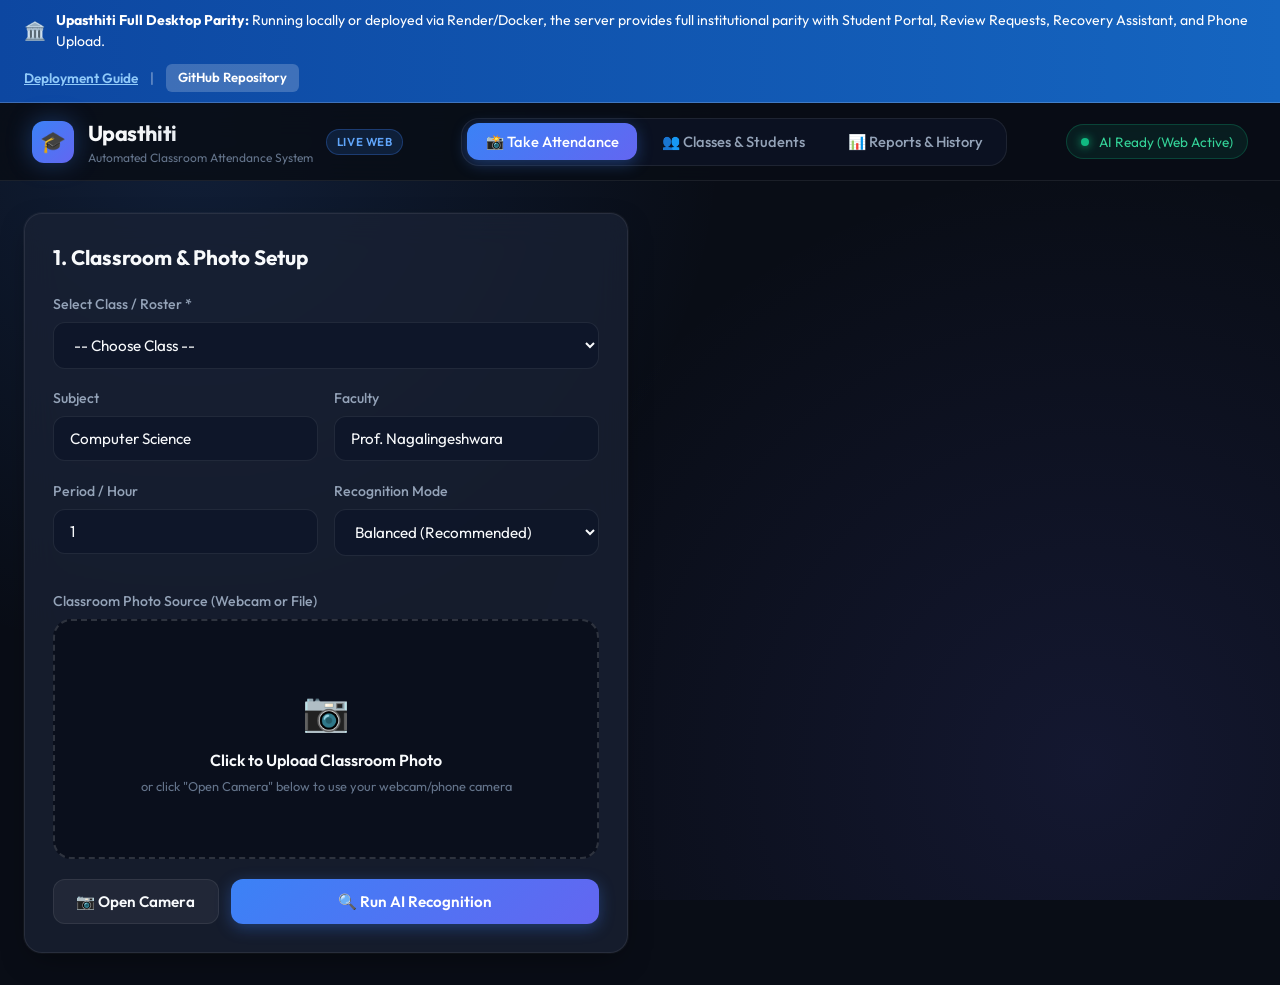
==== commit bbf668ca: "Deliver faithful desktop web parity role isolation and deployment support" ====
--- a/index.html
+++ b/index.html
@@ -428,6 +428,19 @@
 </head>
 <body>
 
+  <!-- Live Deployment & Parity Announcement Banner -->
+  <div style="background: linear-gradient(90deg, #0D47A1, #1565C0); color: #ffffff; padding: 10px 24px; font-size: 0.88rem; display: flex; align-items: center; justify-content: space-between; flex-wrap: wrap; gap: 12px; border-bottom: 1px solid rgba(255,255,255,0.2);">
+    <div style="display: flex; align-items: center; gap: 10px;">
+      <span style="font-size: 1.1rem;">🏛️</span>
+      <span><strong>Upasthiti Full Desktop Parity:</strong> Running locally or deployed via Render/Docker, the server provides full institutional parity with Student Portal, Review Requests, Recovery Assistant, and Phone Upload.</span>
+    </div>
+    <div style="display: flex; gap: 12px; align-items: center;">
+      <a href="https://github.com/nagalingeshwara1963-design/Upasthiti#readme" target="_blank" style="color: #90CAF9; text-decoration: underline; font-weight: 600; font-size: 0.85rem;">Deployment Guide</a>
+      <span style="opacity: 0.5;">|</span>
+      <a href="https://github.com/nagalingeshwara1963-design/Upasthiti" target="_blank" style="color: #ffffff; background: rgba(255,255,255,0.2); padding: 4px 12px; border-radius: 6px; text-decoration: none; font-weight: 600; font-size: 0.82rem;">GitHub Repository</a>
+    </div>
+  </div>
+
   <!-- Top App Navigation -->
   <header class="app-header">
     <div class="brand">
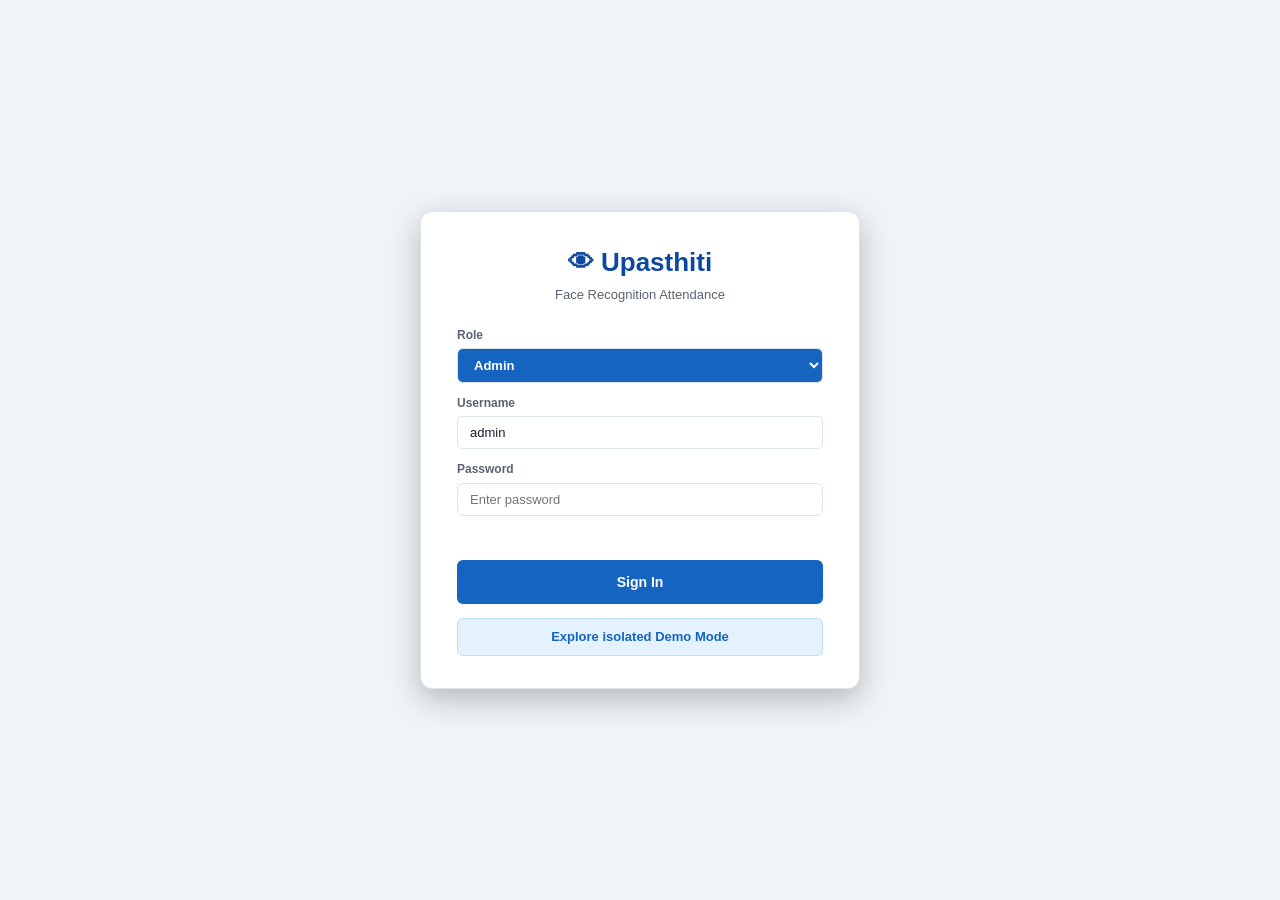
==== commit b1143209: "UI: Overhaul web index.html to match desktop application strictly (light theme, sidebar, exact parit" ====
--- a/index.html
+++ b/index.html
@@ -3,1098 +3,2899 @@
 <head>
   <meta charset="UTF-8">
   <meta name="viewport" content="width=device-width, initial-scale=1.0">
-  <title>Upasthiti — Face Recognition Classroom Attendance System</title>
-  <meta name="description" content="AI-powered automated face-recognition attendance management system for classrooms and educational institutions.">
+  <title>Upasthiti — Face Recognition Attendance</title>
+  <meta name="description" content="Faithful browser edition of Upasthiti automated face-recognition attendance system for classrooms and institutions.">
   <link rel="icon" href="data:image/svg+xml,<svg xmlns='http://www.w3.org/2000/svg' viewBox='0 0 100 100'><text y='.9em' font-size='90'>🎓</text></svg>">
-  <link rel="preconnect" href="https://fonts.googleapis.com">
-  <link rel="preconnect" href="https://fonts.gstatic.com" crossorigin>
-  <link href="https://fonts.googleapis.com/css2?family=Outfit:wght@300;400;500;600;700&family=Inter:wght@400;500;600&display=swap" rel="stylesheet">
+  <style>
+/* Upasthiti Web — Faithful Browser Edition of the Windows Desktop Application */
+/* Typography & Core Variables directly matching app/ui/theme.py */
+
+:root {
+  --blue-dk: #0D47A1;
+  --blue: #1565C0;
+  --blue-lt: #E3F2FD;
+  --green: #2E7D32;
+  --green-lt: #E8F5E9;
+  --red: #C62828;
+  --red-lt: #FDECEA;
+  --amber: #EF6C00;
+  --amber-lt: #FFF3E0;
+  --grey: #5C6370;
+  --grey-lt: #ECEFF1;
   
-  <style>
-    :root {
-      --bg-primary: #090d16;
-      --bg-secondary: #0f172a;
-      --card-bg: rgba(26, 34, 53, 0.75);
-      --card-border: rgba(255, 255, 255, 0.08);
-      --card-hover: rgba(35, 46, 70, 0.9);
-      
-      --text-main: #f8fafc;
-      --text-muted: #94a3b8;
-      --text-dim: #64748b;
-      
-      --primary: #3b82f6;
-      --primary-gradient: linear-gradient(135deg, #3b82f6 0%, #6366f1 100%);
-      --success: #10b981;
-      --success-gradient: linear-gradient(135deg, #10b981 0%, #059669 100%);
-      --warning: #f59e0b;
-      --danger: #ef4444;
-      --danger-gradient: linear-gradient(135deg, #ef4444 0%, #dc2626 100%);
-      
-      --radius-sm: 8px;
-      --radius-md: 12px;
-      --radius-lg: 18px;
-      --shadow-card: 0 10px 30px -10px rgba(0, 0, 0, 0.5), 0 0 1px 1px rgba(255, 255, 255, 0.05);
-      --shadow-glow: 0 0 25px rgba(59, 130, 246, 0.35);
-      --transition: all 0.25s cubic-bezier(0.4, 0, 0.2, 1);
-    }
-
-    * { margin: 0; padding: 0; box-sizing: border-box; }
-
-    body {
-      font-family: 'Outfit', sans-serif;
-      background-color: var(--bg-primary);
-      color: var(--text-main);
-      min-height: 100vh;
-      line-height: 1.5;
-      background-image: 
-        radial-gradient(circle at 15% 15%, rgba(59, 130, 246, 0.15) 0%, transparent 40%),
-        radial-gradient(circle at 85% 85%, rgba(99, 102, 241, 0.12) 0%, transparent 45%);
-      background-attachment: fixed;
-    }
-
-    /* Header & Navbar */
-    .app-header {
-      position: sticky;
-      top: 0;
-      z-index: 100;
-      background: rgba(9, 13, 22, 0.85);
-      backdrop-filter: blur(20px);
-      border-bottom: 1px solid var(--card-border);
-      padding: 0.85rem 2rem;
-      display: flex;
-      justify-content: space-between;
-      align-items: center;
-    }
-
-    .brand {
-      display: flex;
-      align-items: center;
-      gap: 0.85rem;
-    }
-
-    .brand-icon {
-      width: 42px;
-      height: 42px;
-      border-radius: var(--radius-md);
-      background: var(--primary-gradient);
-      display: flex;
-      align-items: center;
-      justify-content: center;
-      font-size: 1.3rem;
-      box-shadow: var(--shadow-glow);
-    }
-
-    .brand-title {
-      font-size: 1.35rem;
-      font-weight: 700;
-      letter-spacing: -0.02em;
-      background: linear-gradient(135deg, #ffffff 0%, #cbd5e1 100%);
-      -webkit-background-clip: text;
-      -webkit-text-fill-color: transparent;
-    }
-
-    .brand-tag {
-      font-size: 0.72rem;
-      padding: 0.2rem 0.6rem;
-      background: rgba(59, 130, 246, 0.15);
-      color: #60a5fa;
-      border-radius: 9999px;
-      border: 1px solid rgba(59, 130, 246, 0.3);
-      font-weight: 600;
-      text-transform: uppercase;
-      letter-spacing: 0.05em;
-    }
-
-    .nav-tabs {
-      display: flex;
-      gap: 0.4rem;
-      background: rgba(15, 23, 42, 0.6);
-      padding: 0.3rem;
-      border-radius: var(--radius-lg);
-      border: 1px solid var(--card-border);
-    }
-
-    .nav-tab-btn {
-      background: transparent;
-      border: none;
-      color: var(--text-muted);
-      font-family: inherit;
-      font-size: 0.92rem;
-      font-weight: 500;
-      padding: 0.55rem 1.15rem;
-      border-radius: var(--radius-md);
-      cursor: pointer;
-      transition: var(--transition);
-      display: flex;
-      align-items: center;
-      gap: 0.5rem;
-    }
-
-    .nav-tab-btn:hover {
-      color: var(--text-main);
-      background: rgba(255, 255, 255, 0.05);
-    }
-
-    .nav-tab-btn.active {
-      background: var(--primary-gradient);
-      color: #ffffff;
-      box-shadow: 0 4px 15px rgba(59, 130, 246, 0.35);
-    }
-
-    .status-pill {
-      display: flex;
-      align-items: center;
-      gap: 0.6rem;
-      padding: 0.4rem 0.9rem;
-      background: rgba(16, 185, 129, 0.1);
-      border: 1px solid rgba(16, 185, 129, 0.25);
-      border-radius: 9999px;
-      font-size: 0.85rem;
-      color: #34d399;
-    }
-
-    .status-dot {
-      width: 8px;
-      height: 8px;
-      border-radius: 50%;
-      background: #10b981;
-      box-shadow: 0 0 10px #10b981;
-    }
-
-    /* Main Container */
-    .main-wrapper {
-      max-width: 1280px;
-      margin: 2rem auto;
-      padding: 0 1.5rem;
-    }
-
-    .tab-section {
-      display: none;
-      animation: fadeIn 0.3s cubic-bezier(0.4, 0, 0.2, 1);
-    }
-
-    .tab-section.active { display: block; }
-
-    @keyframes fadeIn {
-      from { opacity: 0; transform: translateY(8px); }
-      to { opacity: 1; transform: translateY(0); }
-    }
-
-    /* Glass Cards */
-    .glass-card {
-      background: var(--card-bg);
-      backdrop-filter: blur(16px);
-      border: 1px solid var(--card-border);
-      border-radius: var(--radius-lg);
-      padding: 1.75rem;
-      box-shadow: var(--shadow-card);
-      transition: var(--transition);
-    }
-
-    .glass-card:hover { border-color: rgba(255, 255, 255, 0.14); }
-
-    .grid-cols-2 {
-      display: grid;
-      grid-template-columns: repeat(2, 1fr);
-      gap: 1.5rem;
-    }
-
-    /* Form Controls */
-    .form-group { margin-bottom: 1.2rem; }
-
-    .form-label {
-      display: block;
-      font-size: 0.88rem;
-      font-weight: 500;
-      color: var(--text-muted);
-      margin-bottom: 0.45rem;
-    }
-
-    .form-control, .form-select {
-      width: 100%;
-      background: rgba(15, 23, 42, 0.85);
-      border: 1px solid var(--card-border);
-      color: var(--text-main);
-      padding: 0.75rem 1rem;
-      border-radius: var(--radius-md);
-      font-family: inherit;
-      font-size: 0.95rem;
-      transition: var(--transition);
-      outline: none;
-    }
-
-    .form-control:focus, .form-select:focus {
-      border-color: var(--primary);
-      box-shadow: 0 0 0 3px rgba(59, 130, 246, 0.25);
-    }
-
-    /* Buttons */
-    .btn {
-      display: inline-flex;
-      align-items: center;
-      justify-content: center;
-      gap: 0.5rem;
-      padding: 0.75rem 1.4rem;
-      font-family: inherit;
-      font-size: 0.95rem;
-      font-weight: 600;
-      border-radius: var(--radius-md);
-      border: none;
-      cursor: pointer;
-      transition: var(--transition);
-      text-decoration: none;
-    }
-
-    .btn:active { transform: scale(0.98); }
-
-    .btn-primary {
-      background: var(--primary-gradient);
-      color: #ffffff;
-      box-shadow: 0 4px 15px rgba(59, 130, 246, 0.35);
-    }
-
-    .btn-primary:hover {
-      transform: translateY(-2px);
-      box-shadow: 0 6px 20px rgba(59, 130, 246, 0.45);
-    }
-
-    .btn-success {
-      background: var(--success-gradient);
-      color: #ffffff;
-      box-shadow: 0 4px 15px rgba(16, 185, 129, 0.35);
-    }
-
-    .btn-success:hover { transform: translateY(-2px); }
-
-    .btn-outline {
-      background: rgba(255, 255, 255, 0.05);
-      border: 1px solid var(--card-border);
-      color: var(--text-main);
-    }
-
-    .btn-outline:hover {
-      background: rgba(255, 255, 255, 0.1);
-      border-color: rgba(255, 255, 255, 0.2);
-    }
-
-    /* Attendance Studio */
-    .capture-box {
-      background: rgba(10, 15, 28, 0.9);
-      border: 2px dashed rgba(255, 255, 255, 0.15);
-      border-radius: var(--radius-lg);
-      padding: 2.5rem 1.5rem;
-      text-align: center;
-      cursor: pointer;
-      transition: var(--transition);
-      position: relative;
-      overflow: hidden;
-      min-height: 240px;
-      display: flex;
-      flex-direction: column;
-      align-items: center;
-      justify-content: center;
-    }
-
-    .capture-box:hover {
-      border-color: var(--primary);
-      background: rgba(15, 23, 42, 0.9);
-    }
-
-    .preview-media {
-      width: 100%;
-      max-height: 380px;
-      object-fit: contain;
-      border-radius: var(--radius-md);
-      background: #000;
-    }
-
-    /* Results Header & Badges */
-    .results-header {
-      display: flex;
-      justify-content: space-between;
-      align-items: center;
-      margin-bottom: 1.25rem;
-      padding-bottom: 0.75rem;
-      border-bottom: 1px solid var(--card-border);
-    }
-
-    .stat-badge {
-      padding: 0.35rem 0.85rem;
-      border-radius: 9999px;
-      font-size: 0.82rem;
-      font-weight: 600;
-      display: inline-flex;
-      align-items: center;
-      gap: 0.4rem;
-    }
-
-    .badge-present {
-      background: rgba(16, 185, 129, 0.15);
-      color: #34d399;
-      border: 1px solid rgba(16, 185, 129, 0.3);
-    }
-
-    .badge-absent {
-      background: rgba(239, 68, 68, 0.15);
-      color: #f87171;
-      border: 1px solid rgba(239, 68, 68, 0.3);
-    }
-
-    /* Attendance Table */
-    .attendance-table {
-      width: 100%;
-      border-collapse: separate;
-      border-spacing: 0 0.4rem;
-    }
-
-    .attendance-table th {
-      text-align: left;
-      font-size: 0.8rem;
-      font-weight: 600;
-      color: var(--text-dim);
-      text-transform: uppercase;
-      padding: 0.6rem 1rem;
-    }
-
-    .attendance-row {
-      background: rgba(15, 23, 42, 0.6);
-      border-radius: var(--radius-sm);
-      transition: var(--transition);
-    }
-
-    .attendance-row:hover { background: rgba(30, 41, 59, 0.8); }
-
-    .attendance-table td {
-      padding: 0.85rem 1rem;
-      font-size: 0.95rem;
-    }
-
-    .toggle-status-btn {
-      padding: 0.35rem 0.9rem;
-      border-radius: var(--radius-sm);
-      font-size: 0.85rem;
-      font-weight: 700;
-      cursor: pointer;
-      border: none;
-      transition: var(--transition);
-    }
-
-    .toggle-status-btn.present {
-      background: rgba(16, 185, 129, 0.2);
-      color: #10b981;
-      border: 1px solid rgba(16, 185, 129, 0.4);
-    }
-
-    .toggle-status-btn.absent {
-      background: rgba(239, 68, 68, 0.2);
-      color: #ef4444;
-      border: 1px solid rgba(239, 68, 68, 0.4);
-    }
-
-    /* Spinner */
-    .spinner {
-      display: inline-block;
-      width: 18px;
-      height: 18px;
-      border: 2px solid rgba(255, 255, 255, 0.3);
-      border-radius: 50%;
-      border-top-color: #ffffff;
-      animation: spin 0.8s linear infinite;
-    }
-
-    @keyframes spin { to { transform: rotate(360deg); } }
-
-    /* Canvas Face Overlay Container */
-    .canvas-overlay-container {
-      position: relative;
-      width: 100%;
-      display: flex;
-      justify-content: center;
-      background: #000;
-      border-radius: var(--radius-md);
-      overflow: hidden;
-    }
-
-    .canvas-overlay-container canvas {
-      max-width: 100%;
-      height: auto;
-    }
-
-    @media (max-width: 900px) {
-      .grid-cols-2 { grid-template-columns: 1fr; }
-      .app-header { flex-direction: column; gap: 1rem; padding: 1rem; }
-    }
-  </style>
+  --bg: #F0F4F8;
+  --white: #FFFFFF;
+  --text: #1A1A2E;
+  --border: #DDE3EA;
+  
+  --radius-sm: 6px;
+  --radius-md: 10px;
+  --radius-lg: 12px;
+  
+  --shadow-card: 0 2px 8px rgba(0, 0, 0, 0.05);
+  --shadow-modal: 0 10px 30px rgba(0, 0, 0, 0.25);
+  
+  --sidebar-w: 220px;
+  --topbar-h: 56px;
+}
+
+* {
+  margin: 0;
+  padding: 0;
+  box-sizing: border-box;
+}
+
+body {
+  font-family: "Segoe UI", -apple-system, BlinkMacSystemFont, Roboto, "Helvetica Neue", sans-serif;
+  background-color: var(--bg);
+  color: var(--text);
+  min-height: 100vh;
+  line-height: 1.45;
+  overflow-x: hidden;
+}
+
+/* ================= APP CONTAINER & LAYOUT ================= */
+
+.app-container {
+  display: flex;
+  min-height: 100vh;
+  width: 100vw;
+}
+
+/* Sidebar (Left Panel matching CustomTkinter App.build()) */
+.app-sidebar {
+  width: var(--sidebar-w);
+  background-color: var(--blue-dk);
+  color: var(--white);
+  display: flex;
+  flex-direction: column;
+  flex-shrink: 0;
+  z-index: 100;
+  position: relative;
+  transition: transform 0.25s ease;
+}
+
+.sidebar-header {
+  padding: 24px 18px 16px;
+}
+
+.sidebar-logo {
+  font-size: 22px;
+  font-weight: 700;
+  color: var(--white);
+  display: flex;
+  align-items: center;
+  gap: 8px;
+  letter-spacing: -0.01em;
+}
+
+.sidebar-tagline {
+  font-size: 11px;
+  color: #90CAF9;
+  margin-top: 3px;
+  padding-left: 28px;
+}
+
+.sidebar-nav {
+  flex: 1;
+  overflow-y: auto;
+  padding: 8px 10px;
+}
+
+.nav-item {
+  display: flex;
+  align-items: center;
+  gap: 10px;
+  width: 100%;
+  padding: 9px 14px;
+  margin-bottom: 2px;
+  border: none;
+  background: transparent;
+  color: var(--white);
+  font-size: 13.5px;
+  font-weight: 500;
+  border-radius: var(--radius-sm);
+  cursor: pointer;
+  text-align: left;
+  transition: background 0.15s ease, color 0.15s ease;
+}
+
+.nav-item:hover {
+  background-color: var(--blue);
+}
+
+.nav-item.active {
+  background-color: var(--blue);
+  font-weight: 600;
+}
+
+.nav-icon {
+  font-size: 16px;
+  width: 20px;
+  display: inline-block;
+  text-align: center;
+}
+
+/* Sidebar Footer: Info, Language, Logout */
+.sidebar-footer {
+  padding: 14px 14px 18px;
+  display: flex;
+  flex-direction: column;
+  gap: 10px;
+  border-top: 1px solid rgba(255, 255, 255, 0.1);
+}
+
+.user-badge {
+  background-color: #10386E;
+  border-radius: var(--radius-sm);
+  padding: 8px 10px;
+  display: flex;
+  justify-content: space-between;
+  align-items: center;
+}
+
+.user-role-text {
+  font-size: 11px;
+  font-weight: 600;
+  color: var(--white);
+  white-space: nowrap;
+  overflow: hidden;
+  text-overflow: ellipsis;
+  max-width: 120px;
+}
+
+.logout-link {
+  color: #FF8A80;
+  font-size: 11px;
+  font-weight: 700;
+  cursor: pointer;
+  text-decoration: none;
+  background: none;
+  border: none;
+  padding: 2px 4px;
+}
+
+.logout-link:hover {
+  color: #FF5252;
+  text-decoration: underline;
+}
+
+.lang-selector {
+  background-color: var(--blue);
+  color: var(--white);
+  border: none;
+  padding: 5px 8px;
+  border-radius: var(--radius-sm);
+  font-size: 11px;
+  outline: none;
+  cursor: pointer;
+}
+
+/* Main Content Area */
+.app-main {
+  flex: 1;
+  display: flex;
+  flex-direction: column;
+  min-width: 0;
+  height: 100vh;
+  overflow: hidden;
+}
+
+/* Top Action Bar (Matching Desktop bar) */
+.app-topbar {
+  height: var(--topbar-h);
+  background-color: var(--white);
+  border-bottom: 1px solid var(--border);
+  display: flex;
+  align-items: center;
+  justify-content: space-between;
+  padding: 0 20px;
+  flex-shrink: 0;
+}
+
+.topbar-left {
+  display: flex;
+  align-items: center;
+  gap: 12px;
+}
+
+.mobile-menu-btn {
+  display: none;
+  background: none;
+  border: none;
+  font-size: 20px;
+  cursor: pointer;
+  color: var(--text);
+  padding: 4px;
+}
+
+.page-title {
+  font-size: 17px;
+  font-weight: 700;
+  color: var(--text);
+}
+
+.topbar-right {
+  display: flex;
+  align-items: center;
+  gap: 12px;
+}
+
+.class-select-group {
+  display: flex;
+  align-items: center;
+  gap: 8px;
+}
+
+.class-select-label {
+  font-size: 13px;
+  color: var(--grey);
+  font-weight: 500;
+}
+
+.class-dropdown {
+  background-color: var(--blue);
+  color: var(--white);
+  border: none;
+  padding: 6px 14px;
+  border-radius: var(--radius-sm);
+  font-size: 13px;
+  font-weight: 600;
+  outline: none;
+  cursor: pointer;
+  min-width: 180px;
+}
+
+.btn-new-class {
+  background-color: var(--blue-lt);
+  color: var(--blue);
+  border: 1px solid #BBDEFB;
+  padding: 6px 14px;
+  border-radius: var(--radius-sm);
+  font-size: 13px;
+  font-weight: 600;
+  cursor: pointer;
+  transition: background 0.15s ease;
+}
+
+.btn-new-class:hover {
+  background-color: #BBDEFB;
+}
+
+/* Scrollable View Content Canvas */
+.app-content {
+  flex: 1;
+  overflow-y: auto;
+  padding: 16px 20px;
+}
+
+/* ================= CARDS & UTILITIES ================= */
+
+.card {
+  background-color: var(--white);
+  border: 1px solid var(--border);
+  border-radius: var(--radius-lg);
+  padding: 16px;
+  margin-bottom: 14px;
+  box-shadow: var(--shadow-card);
+}
+
+.card-title {
+  font-size: 15px;
+  font-weight: 700;
+  color: var(--text);
+  margin-bottom: 12px;
+}
+
+.card-subtitle {
+  font-size: 12px;
+  color: var(--grey);
+  margin-top: -8px;
+  margin-bottom: 12px;
+}
+
+.btn {
+  display: inline-flex;
+  align-items: center;
+  justify-content: center;
+  gap: 6px;
+  padding: 8px 16px;
+  border-radius: var(--radius-sm);
+  font-size: 13px;
+  font-weight: 600;
+  cursor: pointer;
+  border: none;
+  text-decoration: none;
+  transition: all 0.15s ease;
+}
+
+.btn-primary { background-color: var(--blue); color: var(--white); }
+.btn-primary:hover { background-color: var(--blue-dk); }
+
+.btn-secondary { background-color: var(--blue-lt); color: var(--blue); border: 1px solid #BBDEFB; }
+.btn-secondary:hover { background-color: #BBDEFB; }
+
+.btn-success { background-color: var(--green); color: var(--white); }
+.btn-success:hover { background-color: #1B5E20; }
+
+.btn-danger { background-color: var(--red); color: var(--white); }
+.btn-danger:hover { background-color: #B71C1C; }
+
+.btn-danger-lt { background-color: var(--red-lt); color: var(--red); border: 1px solid #FFCDD2; }
+.btn-danger-lt:hover { background-color: #FFCDD2; }
+
+.btn-warning { background-color: var(--amber); color: var(--white); }
+.btn-warning:hover { background-color: #E65100; }
+
+.btn-sm { padding: 4px 10px; font-size: 12px; }
+.btn-lg { padding: 12px 24px; font-size: 15px; }
+
+/* Status Badges */
+.badge {
+  display: inline-block;
+  padding: 3px 8px;
+  border-radius: 9999px;
+  font-size: 11px;
+  font-weight: 700;
+  text-transform: uppercase;
+}
+
+.badge-present { background-color: var(--green-lt); color: var(--green); border: 1px solid #C8E6C9; }
+.badge-absent { background-color: var(--red-lt); color: var(--red); border: 1px solid #FFCDD2; }
+.badge-uncertain { background-color: var(--amber-lt); color: var(--amber); border: 1px solid #FFE0B2; }
+.badge-neutral { background-color: var(--grey-lt); color: var(--grey); border: 1px solid #CFD8DC; }
+
+/* Forms */
+.form-group {
+  margin-bottom: 12px;
+}
+
+.form-label {
+  display: block;
+  font-size: 12px;
+  font-weight: 600;
+  color: var(--grey);
+  margin-bottom: 4px;
+}
+
+.form-control {
+  width: 100%;
+  padding: 8px 12px;
+  border: 1px solid var(--border);
+  border-radius: var(--radius-sm);
+  font-size: 13px;
+  color: var(--text);
+  outline: none;
+  background-color: var(--white);
+}
+
+.form-control:focus {
+  border-color: var(--blue);
+  box-shadow: 0 0 0 2px rgba(21, 101, 192, 0.15);
+}
+
+/* ================= GRID & PAGES ================= */
+
+.grid-2 {
+  display: grid;
+  grid-template-columns: 1fr 1fr;
+  gap: 16px;
+}
+
+.grid-3 {
+  display: grid;
+  grid-template-columns: repeat(3, 1fr);
+  gap: 14px;
+}
+
+.grid-4 {
+  display: grid;
+  grid-template-columns: repeat(4, 1fr);
+  gap: 12px;
+}
+
+/* Stat Cards (Home Page) */
+.stat-box {
+  background-color: var(--white);
+  border: 1px solid var(--border);
+  border-radius: var(--radius-lg);
+  padding: 16px;
+  text-align: center;
+}
+
+.stat-val {
+  font-size: 32px;
+  font-weight: 700;
+  line-height: 1.1;
+  margin-bottom: 4px;
+}
+
+.stat-label {
+  font-size: 12px;
+  color: var(--grey);
+  font-weight: 500;
+}
+
+/* Tables */
+.table-wrapper {
+  overflow-x: auto;
+  border: 1px solid var(--border);
+  border-radius: var(--radius-sm);
+  background-color: var(--white);
+}
+
+.data-table {
+  width: 100%;
+  border-collapse: collapse;
+  font-size: 13px;
+  text-align: left;
+}
+
+.data-table th {
+  background-color: #F8FAFC;
+  color: var(--grey);
+  font-weight: 600;
+  padding: 10px 14px;
+  border-bottom: 1px solid var(--border);
+}
+
+.data-table td {
+  padding: 10px 14px;
+  border-bottom: 1px solid #EDF2F7;
+  color: var(--text);
+}
+
+.data-table tr:hover td {
+  background-color: #F8FAFC;
+}
+
+/* Attendance Console Log Box */
+.console-box {
+  background-color: #F7F9FB;
+  border: 1px solid var(--border);
+  border-radius: var(--radius-sm);
+  padding: 10px 14px;
+  font-family: Consolas, monospace;
+  font-size: 11.5px;
+  color: var(--text);
+  height: 120px;
+  overflow-y: auto;
+  white-space: pre-wrap;
+}
+
+/* Staged Photos Grid */
+.staged-grid {
+  display: grid;
+  grid-template-columns: repeat(auto-fill, minmax(180px, 1fr));
+  gap: 14px;
+  margin-top: 14px;
+}
+
+.staged-card {
+  border: 1px solid var(--border);
+  border-radius: var(--radius-md);
+  padding: 8px;
+  background-color: var(--white);
+  position: relative;
+  text-align: center;
+}
+
+.staged-card img {
+  width: 100%;
+  height: 130px;
+  object-fit: cover;
+  border-radius: var(--radius-sm);
+  background-color: #E2E8F0;
+}
+
+/* Modals */
+.modal-overlay {
+  position: fixed;
+  top: 0;
+  left: 0;
+  right: 0;
+  bottom: 0;
+  background-color: rgba(10, 25, 47, 0.55);
+  display: flex;
+  align-items: center;
+  justify-content: center;
+  z-index: 1000;
+  backdrop-filter: blur(2px);
+}
+
+.modal-card {
+  background-color: var(--white);
+  border-radius: var(--radius-lg);
+  border: 1px solid var(--border);
+  box-shadow: var(--shadow-modal);
+  width: 90%;
+  max-width: 600px;
+  max-height: 90vh;
+  display: flex;
+  flex-direction: column;
+  overflow: hidden;
+}
+
+.modal-header {
+  padding: 14px 20px;
+  border-bottom: 1px solid var(--border);
+  display: flex;
+  justify-content: space-between;
+  align-items: center;
+}
+
+.modal-title {
+  font-size: 16px;
+  font-weight: 700;
+  color: var(--text);
+}
+
+.modal-body {
+  padding: 18px 20px;
+  overflow-y: auto;
+  flex: 1;
+}
+
+.modal-footer {
+  padding: 12px 20px;
+  border-top: 1px solid var(--border);
+  display: flex;
+  justify-content: flex-end;
+  gap: 10px;
+  background-color: #FAFAFC;
+}
+
+/* Fullscreen Login Page */
+.login-wrap {
+  min-height: 100vh;
+  width: 100vw;
+  display: flex;
+  align-items: center;
+  justify-content: center;
+  background-color: var(--bg);
+}
+
+.login-card {
+  background-color: var(--white);
+  border: 1px solid var(--border);
+  border-radius: var(--radius-lg);
+  padding: 32px 36px;
+  width: 100%;
+  max-width: 440px;
+  box-shadow: var(--shadow-modal);
+  text-align: center;
+}
+
+.login-title {
+  font-size: 26px;
+  font-weight: 700;
+  color: var(--blue-dk);
+  margin-bottom: 4px;
+}
+
+.login-sub {
+  font-size: 13px;
+  color: var(--grey);
+  margin-bottom: 22px;
+}
+
+/* ================= RESPONSIVE ADJUSTMENTS ================= */
+
+@media (max-width: 900px) {
+  .grid-4 { grid-template-columns: 1fr 1fr; }
+  .grid-3 { grid-template-columns: 1fr; }
+  .grid-2 { grid-template-columns: 1fr; }
+}
+
+@media (max-width: 768px) {
+  .app-sidebar {
+    position: fixed;
+    top: 0;
+    bottom: 0;
+    left: 0;
+    transform: translateX(-100%);
+    box-shadow: var(--shadow-modal);
+  }
+  
+  .app-sidebar.open {
+    transform: translateX(0);
+  }
+
+  .mobile-menu-btn {
+    display: block;
+  }
+
+  .class-dropdown {
+    min-width: 130px;
+  }
+
+  .btn-new-class {
+    display: none;
+  }
+
+  .app-content {
+    padding: 12px;
+  }
+}
+
+</style>
 </head>
 <body>
 
-  <!-- Live Deployment & Parity Announcement Banner -->
-  <div style="background: linear-gradient(90deg, #0D47A1, #1565C0); color: #ffffff; padding: 10px 24px; font-size: 0.88rem; display: flex; align-items: center; justify-content: space-between; flex-wrap: wrap; gap: 12px; border-bottom: 1px solid rgba(255,255,255,0.2);">
-    <div style="display: flex; align-items: center; gap: 10px;">
-      <span style="font-size: 1.1rem;">🏛️</span>
-      <span><strong>Upasthiti Full Desktop Parity:</strong> Running locally or deployed via Render/Docker, the server provides full institutional parity with Student Portal, Review Requests, Recovery Assistant, and Phone Upload.</span>
-    </div>
-    <div style="display: flex; gap: 12px; align-items: center;">
-      <a href="https://github.com/nagalingeshwara1963-design/Upasthiti#readme" target="_blank" style="color: #90CAF9; text-decoration: underline; font-weight: 600; font-size: 0.85rem;">Deployment Guide</a>
-      <span style="opacity: 0.5;">|</span>
-      <a href="https://github.com/nagalingeshwara1963-design/Upasthiti" target="_blank" style="color: #ffffff; background: rgba(255,255,255,0.2); padding: 4px 12px; border-radius: 6px; text-decoration: none; font-weight: 600; font-size: 0.82rem;">GitHub Repository</a>
+  <!-- ================= 1. LOGIN SCREEN ================= -->
+  <div id="login-container" class="login-wrap" style="display: flex;">
+    <div class="login-card">
+      <div class="login-title">👁 Upasthiti</div>
+      <div class="login-sub">Face Recognition Attendance</div>
+
+      <div class="form-group" style="text-align: left;">
+        <label class="form-label" for="login-role">Role</label>
+        <select id="login-role" class="form-control" style="background-color: var(--blue); color: white; font-weight: 600;">
+          <option value="Admin">Admin</option>
+          <option value="Faculty">Faculty</option>
+          <option value="Student">Student</option>
+          <option value="Maintenance">Maintenance</option>
+        </select>
+      </div>
+
+      <!-- Staff Inputs -->
+      <div id="login-staff-fields">
+        <div class="form-group" style="text-align: left;">
+          <label class="form-label" for="login-user">Username</label>
+          <input type="text" id="login-user" class="form-control" value="admin">
+        </div>
+        <div class="form-group" style="text-align: left;">
+          <label class="form-label" for="login-pw">Password</label>
+          <input type="password" id="login-pw" class="form-control" placeholder="Enter password">
+        </div>
+      </div>
+
+      <!-- Student Inputs -->
+      <div id="login-student-fields" style="display: none;">
+        <div class="form-group" style="text-align: left;">
+          <label class="form-label" for="login-student-name">Student Full Name</label>
+          <input type="text" id="login-student-name" class="form-control" placeholder="e.g. John Doe">
+        </div>
+        <div class="form-group" style="text-align: left;">
+          <label class="form-label" for="login-student-code">Student ID</label>
+          <input type="text" id="login-student-code" class="form-control" placeholder="e.g. 3106_01">
+        </div>
+        <div class="form-group" style="text-align: left;">
+          <label class="form-label" for="login-student-pw">Password (first login: Student ID)</label>
+          <input type="password" id="login-student-pw" class="form-control" placeholder="Enter password">
+        </div>
+      </div>
+
+      <div id="login-error-msg" style="color: var(--red); font-size: 12px; font-weight: 600; min-height: 20px; margin-bottom: 12px;"></div>
+
+      <button id="btn-do-login" class="btn btn-primary" style="width: 100%; height: 44px; font-size: 14px; margin-bottom: 14px;">
+        Sign In
+      </button>
+
+      <button id="btn-enter-demo" class="btn btn-secondary" style="width: 100%; height: 38px;">
+        Explore isolated Demo Mode
+      </button>
     </div>
   </div>
 
-  <!-- Top App Navigation -->
-  <header class="app-header">
-    <div class="brand">
-      <div class="brand-icon">🎓</div>
-      <div>
-        <div class="brand-title">Upasthiti</div>
-        <div style="font-size: 0.75rem; color: var(--text-dim);">Automated Classroom Attendance System</div>
+
+  <!-- ================= 2. MAIN APPLICATION SHELL ================= -->
+  <div id="app-shell" class="app-container" style="display: none;">
+
+    <!-- Left Sidebar Navigation -->
+    <aside class="app-sidebar" id="sidebar">
+      <div class="sidebar-header">
+        <div class="sidebar-logo">👁 Upasthiti</div>
+        <div class="sidebar-tagline">AI-Powered Attendance</div>
       </div>
-      <span class="brand-tag">Live Web</span>
-    </div>
-
-    <!-- Navigation Tabs -->
-    <nav class="nav-tabs" aria-label="Main Navigation">
-      <button class="nav-tab-btn active" data-tab="tab-attendance" id="nav-btn-attendance">
-        📸 Take Attendance
-      </button>
-      <button class="nav-tab-btn" data-tab="tab-classes" id="nav-btn-classes">
-        👥 Classes & Students
-      </button>
-      <button class="nav-tab-btn" data-tab="tab-reports" id="nav-btn-reports">
-        📊 Reports & History
-      </button>
-    </nav>
-
-    <!-- System Status -->
-    <div class="status-pill" id="system-status-indicator">
-      <span class="status-dot"></span>
-      <span id="system-status-text">AI Ready (Web Active)</span>
-    </div>
-  </header>
-
-  <!-- Main Content Wrapper -->
-  <main class="main-wrapper">
-
-    <!-- ================= 1. TAKE ATTENDANCE SECTION ================= -->
-    <section class="tab-section active" id="tab-attendance">
-      <div class="grid-cols-2">
-        
-        <!-- Left: Classroom Setup & Camera -->
-        <div class="glass-card">
-          <h2 style="font-size: 1.3rem; margin-bottom: 1.25rem; font-weight: 700;">1. Classroom & Photo Setup</h2>
-          
-          <div class="form-group">
-            <label class="form-label" for="class-select">Select Class / Roster *</label>
-            <select class="form-select" id="class-select">
-              <!-- Populated by JS -->
+
+      <!-- Staff Navigation Items -->
+      <nav class="sidebar-nav" id="staff-nav-list">
+        <button class="nav-item active" data-page="home"><span class="nav-icon">🏠</span> Home</button>
+        <button class="nav-item" data-page="enroll"><span class="nav-icon">🧑‍🎓</span> Enroll</button>
+        <button class="nav-item" data-page="photos"><span class="nav-icon">📷</span> Group Photos</button>
+        <button class="nav-item" data-page="attendance"><span class="nav-icon">✅</span> Attendance</button>
+        <button class="nav-item" data-page="reports"><span class="nav-icon">📊</span> Reports</button>
+        <button class="nav-item" data-page="email_center"><span class="nav-icon">✉️</span> Email Center</button>
+        <button class="nav-item" data-page="recovery"><span class="nav-icon">🔄</span> Recovery</button>
+        <button class="nav-item" data-page="reviews"><span class="nav-icon">📋</span> Review Requests</button>
+        <button class="nav-item admin-only" data-page="settings"><span class="nav-icon">⚙️</span> Settings</button>
+        <button class="nav-item admin-only" data-page="models"><span class="nav-icon">🧠</span> Models & Licences</button>
+        <button class="nav-item" data-page="help"><span class="nav-icon">❓</span> Help</button>
+      </nav>
+
+      <!-- Student Dedicated Navigation Items -->
+      <nav class="sidebar-nav" id="student-nav-list" style="display: none;">
+        <button class="nav-item active" data-page="student-portal"><span class="nav-icon">🎓</span> Student Portal</button>
+        <button class="nav-item" data-page="student-history"><span class="nav-icon">📊</span> My Attendance</button>
+        <button class="nav-item" data-page="student-reviews"><span class="nav-icon">📋</span> My Requests</button>
+        <button class="nav-item" data-page="student-chat"><span class="nav-icon">💬</span> Assistant</button>
+      </nav>
+
+      <!-- Sidebar Footer -->
+      <div class="sidebar-footer">
+        <div id="demo-indicator" style="display: none;">
+          <button id="btn-exit-demo" class="btn btn-danger-lt" style="width: 100%; font-size: 11px;">
+            Exit Demo Mode
+          </button>
+        </div>
+
+        <div style="display: flex; flex-direction: column; gap: 4px;">
+          <span style="font-size: 11px; color: #90CAF9; font-weight: 500;">Language</span>
+          <select id="lang-select" class="lang-selector">
+            <option value="en" selected>English</option>
+            <option value="kn">ಕನ್ನಡ (Kannada)</option>
+            <option value="hi">हिन्दी (Hindi)</option>
+          </select>
+        </div>
+
+        <div class="user-badge">
+          <span id="user-display-badge" class="user-role-text">👤 admin (admin)</span>
+          <button id="btn-do-logout" class="logout-link">Logout</button>
+        </div>
+      </div>
+    </aside>
+
+    <!-- Right Main Workspace -->
+    <div class="app-main">
+
+      <!-- Top Action Bar -->
+      <header class="app-topbar">
+        <div class="topbar-left">
+          <button id="mobile-toggle-btn" class="mobile-menu-btn">☰</button>
+          <h1 id="current-page-title" class="page-title">Home</h1>
+        </div>
+
+        <div class="topbar-right">
+          <!-- Class Selector -->
+          <div id="class-selector-wrapper" class="class-select-group">
+            <label class="class-select-label" for="active-class-select">Class:</label>
+            <select id="active-class-select" class="class-dropdown">
+              <option value="">(No assigned classes)</option>
             </select>
           </div>
 
-          <div style="display: grid; grid-template-columns: 1fr 1fr; gap: 1rem;">
-            <div class="form-group">
-              <label class="form-label" for="session-subject">Subject</label>
-              <input type="text" class="form-control" id="session-subject" placeholder="e.g. Deep Learning" value="Computer Science">
-            </div>
-            <div class="form-group">
-              <label class="form-label" for="session-faculty">Faculty</label>
-              <input type="text" class="form-control" id="session-faculty" placeholder="Faculty Name" value="Prof. Nagalingeshwara">
+          <!-- New Class Button (Admin only) -->
+          <button id="btn-open-new-class-modal" class="btn-new-class admin-only">+ New Class</button>
+        </div>
+      </header>
+
+      <!-- Scrollable Main View Area -->
+      <main class="app-content">
+
+        <!-- ================= PAGE: HOME ================= -->
+        <section id="view-home" class="page-view">
+          <!-- Onboarding Checklist -->
+          <div id="onboarding-card" class="card" style="display: none;">
+            <div style="display: flex; justify-content: space-between; align-items: center; margin-bottom: 8px;">
+              <h2 class="card-title" style="margin-bottom: 0;">Getting Started</h2>
+              <button id="btn-dismiss-onboarding" class="btn btn-secondary btn-sm">Hide</button>
+            </div>
+            <div style="font-size: 13px; line-height: 1.8;">
+              <div><span id="step-admin-icon" style="color: var(--green);">✔</span> Admin password configured</div>
+              <div><span id="step-class-icon" style="color: var(--grey);">☐</span> Create your first class roster</div>
+              <div><span id="step-enroll-icon" style="color: var(--grey);">☐</span> Enroll student facial photos</div>
+              <div><span id="step-attend-icon" style="color: var(--grey);">☐</span> Run and save your first attendance session</div>
             </div>
           </div>
 
-          <div style="display: grid; grid-template-columns: 1fr 1fr; gap: 1rem;">
-            <div class="form-group">
-              <label class="form-label" for="session-period">Period / Hour</label>
-              <input type="text" class="form-control" id="session-period" value="1">
-            </div>
-            <div class="form-group">
-              <label class="form-label" for="accuracy-mode">Recognition Mode</label>
-              <select class="form-select" id="accuracy-mode">
-                <option value="balanced" selected>Balanced (Recommended)</option>
-                <option value="strict">Strict (High Confidence)</option>
-                <option value="fast">Fast (Large Groups)</option>
-              </select>
+          <!-- Stat Cards -->
+          <div class="grid-4" style="margin-bottom: 16px;">
+            <div class="stat-box">
+              <div class="stat-val" id="stat-students" style="color: var(--blue);">0</div>
+              <div class="stat-label">Students in class</div>
+            </div>
+            <div class="stat-box">
+              <div class="stat-val" id="stat-sessions-today" style="color: var(--blue);">0</div>
+              <div class="stat-label">Sessions today</div>
+            </div>
+            <div class="stat-box">
+              <div class="stat-val" id="stat-today-pct" style="color: var(--green);">-</div>
+              <div class="stat-label">Today's attendance</div>
+            </div>
+            <div class="stat-box">
+              <div class="stat-val" id="stat-low-count" style="color: var(--green);">0</div>
+              <div class="stat-label">Below 75% this month</div>
             </div>
           </div>
 
-          <!-- Camera / File Upload -->
-          <div class="form-group" style="margin-top: 1rem;">
-            <label class="form-label">Classroom Photo Source (Webcam or File)</label>
-            <div class="capture-box" id="drop-zone">
-              <input type="file" id="photo-file-input" accept="image/*" style="display: none;">
-              
-              <div id="upload-placeholder" onclick="document.getElementById('photo-file-input').click()">
-                <div style="font-size: 2.4rem; margin-bottom: 0.5rem;">📷</div>
-                <div style="font-weight: 600; color: var(--text-main);">Click to Upload Classroom Photo</div>
-                <div style="font-size: 0.8rem; color: var(--text-dim); margin-top: 0.3rem;">or click "Open Camera" below to use your webcam/phone camera</div>
-              </div>
-
-              <!-- Live Video Stream -->
-              <video id="webcam-video" autoplay playsinline class="preview-media" style="display: none;"></video>
-              <!-- Image Preview -->
-              <img id="preview-image" class="preview-media" alt="Classroom Preview" style="display: none;">
-              <canvas id="capture-canvas" style="display: none;"></canvas>
-            </div>
-          </div>
-
-          <!-- Actions -->
-          <div style="display: flex; gap: 0.75rem; margin-top: 1.25rem;">
-            <button type="button" class="btn btn-outline" id="start-camera-btn">
-              📷 Open Camera
+          <!-- Quick Actions Grid -->
+          <div class="grid-3" style="margin-bottom: 16px;">
+            <button class="btn btn-secondary" onclick="navigatePage('attendance')" style="height: 48px; background: white; border: 1px solid var(--border);">
+              ✅ Take Attendance
             </button>
-            <button type="button" class="btn btn-outline" id="snap-btn" style="display: none;">
-              ⚡ Snap Photo
+            <button class="btn btn-secondary" onclick="navigatePage('photos')" style="height: 48px; background: white; border: 1px solid var(--border);">
+              📷 Add Group Photos
             </button>
-            <button type="button" class="btn btn-primary" id="process-btn" style="flex: 1;">
-              <span class="spinner" id="process-spinner" style="display: none;"></span>
-              <span>🔍 Run AI Recognition</span>
+            <button class="btn btn-secondary" id="btn-quick-phone" style="height: 48px; background: white; border: 1px solid var(--border);">
+              📱 Upload from Phone
+            </button>
+            <button class="btn btn-secondary" onclick="navigatePage('enroll')" style="height: 48px; background: white; border: 1px solid var(--border);">
+              🧑‍🎓 Enroll Student
+            </button>
+            <button class="btn btn-secondary" onclick="navigatePage('enroll')" style="height: 48px; background: white; border: 1px solid var(--border);">
+              👥 Manage Students
+            </button>
+            <button class="btn btn-secondary" onclick="navigatePage('reports')" style="height: 48px; background: white; border: 1px solid var(--border);">
+              📊 View Reports
             </button>
           </div>
-        </div>
-
-        <!-- Right: Results & Roster Verification -->
-        <div class="glass-card" id="results-container" style="display: none;">
-          <div class="results-header">
-            <div>
-              <h2 style="font-size: 1.25rem; font-weight: 700;">2. Attendance Recognition</h2>
-              <p style="font-size: 0.85rem; color: var(--text-dim);">Green boxes show identified students. Click status to toggle manually.</p>
-            </div>
-            <div style="display: flex; gap: 0.5rem;">
-              <span class="stat-badge badge-present">Present: <strong id="stat-present">0</strong></span>
-              <span class="stat-badge badge-absent">Absent: <strong id="stat-absent">0</strong></span>
+
+          <!-- Today's Classes & Recent Sessions -->
+          <div class="grid-2">
+            <div class="card">
+              <h2 class="card-title">Today's Classes</h2>
+              <div id="home-today-sessions-list">
+                <div style="color: var(--grey); font-size: 13px;">No attendance recorded today for this class.</div>
+              </div>
+            </div>
+            <div class="card">
+              <h2 class="card-title">Attendance Alerts</h2>
+              <div id="home-alerts-list">
+                <div style="color: var(--green); font-size: 13px;">All students meet or exceed attendance targets!</div>
+              </div>
             </div>
           </div>
-
-          <!-- Annotated Image Result -->
-          <div style="margin-bottom: 1.5rem; text-align: center;">
-            <div class="canvas-overlay-container">
-              <canvas id="annotated-canvas"></canvas>
-            </div>
-            <div style="font-size: 0.82rem; color: var(--text-dim); margin-top: 0.5rem;">
-              Detected <span id="stat-detected" style="color: var(--primary); font-weight: bold;">0</span> faces in classroom image
+        </section>
+
+
+        <!-- ================= PAGE: ENROLL ================= -->
+        <section id="view-enroll" class="page-view" style="display: none;">
+          <div class="grid-2">
+            <!-- Left: Add Student Form -->
+            <div class="card">
+              <h2 class="card-title">Add & Enroll Student</h2>
+              <div class="form-group">
+                <label class="form-label" for="enroll-code">Student ID / Roll No *</label>
+                <input type="text" id="enroll-code" class="form-control" placeholder="e.g. 3106_2023_01">
+              </div>
+              <div class="form-group">
+                <label class="form-label" for="enroll-name">Student Full Name *</label>
+                <input type="text" id="enroll-name" class="form-control" placeholder="e.g. Anand Kumar">
+              </div>
+              <div class="form-group">
+                <label class="form-label" for="enroll-email">Student Email (Optional)</label>
+                <input type="email" id="enroll-email" class="form-control" placeholder="anand@example.com (can be skipped)">
+              </div>
+
+              <!-- Photo Capture / Upload -->
+              <div class="form-group">
+                <label class="form-label">Frontal Enrollment Photo</label>
+                <div style="display: flex; gap: 8px; margin-bottom: 10px;">
+                  <button id="btn-enroll-browse" class="btn btn-secondary btn-sm">📁 Choose Photo</button>
+                  <button id="btn-enroll-camera" class="btn btn-secondary btn-sm">📷 Use Camera</button>
+                  <input type="file" id="enroll-file-input" accept="image/*" style="display: none;">
+                </div>
+
+                <div id="enroll-preview-box" style="border: 2px dashed var(--border); border-radius: var(--radius-md); padding: 12px; text-align: center; min-height: 180px; display: flex; flex-direction: column; align-items: center; justify-content: center; background: #FBFDFE;">
+                  <img id="enroll-preview-img" style="max-height: 160px; max-width: 100%; border-radius: var(--radius-sm); display: none;">
+                  <video id="enroll-webcam-video" style="max-height: 160px; max-width: 100%; border-radius: var(--radius-sm); display: none;" autoplay playsinline></video>
+                  <button id="btn-enroll-snap" class="btn btn-success btn-sm" style="display: none; margin-top: 8px;">Capture Photo</button>
+                  <div id="enroll-preview-hint" style="color: var(--grey); font-size: 12px;">No photo selected. Please choose a clear frontal image.</div>
+                </div>
+              </div>
+
+              <div id="enroll-status-msg" style="font-size: 12px; font-weight: 600; min-height: 20px; margin-bottom: 10px;"></div>
+
+              <button id="btn-save-student" class="btn btn-success" style="width: 100%; height: 42px;">
+                Save Enrolled Student
+              </button>
+            </div>
+
+            <!-- Right: Manage Enrolled Students -->
+            <div class="card">
+              <div style="display: flex; justify-content: space-between; align-items: center; margin-bottom: 12px;">
+                <h2 class="card-title" style="margin-bottom: 0;">Enrolled Students</h2>
+                <button id="btn-open-rebuild-gallery" class="btn btn-secondary btn-sm">Rebuild Gallery</button>
+              </div>
+              <div class="table-wrapper" style="max-height: 480px;">
+                <table class="data-table">
+                  <thead>
+                    <tr>
+                      <th>Student ID</th>
+                      <th>Name</th>
+                      <th>Faces</th>
+                      <th>Actions</th>
+                    </tr>
+                  </thead>
+                  <tbody id="enrolled-students-tbody">
+                    <tr><td colspan="4" style="text-align: center; color: var(--grey);">Loading enrolled students...</td></tr>
+                  </tbody>
+                </table>
+              </div>
             </div>
           </div>
-
-          <!-- Roster Table -->
-          <div style="max-height: 280px; overflow-y: auto; margin-bottom: 1.5rem;">
-            <table class="attendance-table">
-              <thead>
-                <tr>
-                  <th>Roll / Code</th>
-                  <th>Student Name</th>
-                  <th>Status</th>
-                  <th>Confidence</th>
-                </tr>
-              </thead>
-              <tbody id="attendance-table-body">
-                <!-- Dynamically populated -->
-              </tbody>
-            </table>
+        </section>
+
+
+        <!-- ================= PAGE: GROUP PHOTOS ================= -->
+        <section id="view-photos" class="page-view" style="display: none;">
+          <div class="card">
+            <div style="display: flex; justify-content: space-between; align-items: center; flex-wrap: wrap; gap: 10px;">
+              <div style="display: flex; gap: 8px; align-items: center;">
+                <button id="btn-group-browse" class="btn btn-primary">🖼 Browse Photos</button>
+                <input type="file" id="group-file-input" accept="image/*" multiple style="display: none;">
+                <button id="btn-group-phone" class="btn btn-secondary">📱 Upload from Phone</button>
+                <button id="btn-group-camera" class="btn btn-secondary">📷 Webcam</button>
+                <label style="display: flex; align-items: center; gap: 6px; font-size: 13px; color: var(--text); cursor: pointer; margin-left: 10px;">
+                  <input type="checkbox" id="check-auto-enhance" checked> Auto-enhance lighting
+                </label>
+              </div>
+              <button id="btn-clear-staged" class="btn btn-danger-lt btn-sm">Clear All</button>
+            </div>
           </div>
 
-          <!-- Save Decision -->
-          <button type="button" class="btn btn-success" id="save-session-btn" style="width: 100%;">
-            💾 Confirm & Save to Attendance Database
-          </button>
-        </div>
-
+          <!-- Staged Photos Grid -->
+          <div class="card" style="min-height: 300px;">
+            <div style="display: flex; justify-content: space-between; align-items: center;">
+              <h2 class="card-title" style="margin-bottom: 0;">Staged Classroom Photos</h2>
+              <span id="staged-count-badge" class="badge badge-neutral">0 photos ready</span>
+            </div>
+
+            <div id="staged-photos-container" class="staged-grid">
+              <div style="grid-column: 1 / -1; text-align: center; color: var(--grey); padding: 40px 0;">
+                No group photos staged yet. Add photos from your computer or scan with phone.
+              </div>
+            </div>
+
+            <div style="margin-top: 24px; display: flex; justify-content: flex-end;">
+              <button class="btn btn-success btn-lg" onclick="navigatePage('attendance')">
+                Continue to Attendance ▶
+              </button>
+            </div>
+          </div>
+        </section>
+
+
+        <!-- ================= PAGE: ATTENDANCE ================= -->
+        <section id="view-attendance" class="page-view" style="display: none;">
+          <div class="grid-2">
+            <!-- Left: Session Details Card -->
+            <div class="card" style="align-self: start;">
+              <h2 class="card-title">Session Details</h2>
+
+              <div style="display: grid; grid-template-columns: 1fr 1fr; gap: 10px;">
+                <div class="form-group">
+                  <label class="form-label" for="session-date">Date</label>
+                  <input type="date" id="session-date" class="form-control">
+                </div>
+                <div class="form-group">
+                  <label class="form-label" for="session-time">Time</label>
+                  <input type="time" id="session-time" class="form-control">
+                </div>
+              </div>
+
+              <div class="form-group">
+                <label class="form-label" for="session-subject">Subject</label>
+                <input type="text" id="session-subject" class="form-control" placeholder="e.g. Data Structures">
+              </div>
+
+              <div style="display: grid; grid-template-columns: 1fr 1fr; gap: 10px;">
+                <div class="form-group">
+                  <label class="form-label" for="session-faculty">Faculty</label>
+                  <input type="text" id="session-faculty" class="form-control" value="Faculty">
+                </div>
+                <div class="form-group">
+                  <label class="form-label" for="session-period">Period / Hour</label>
+                  <input type="text" id="session-period" class="form-control" value="1">
+                </div>
+              </div>
+
+              <div class="form-group">
+                <label class="form-label" for="session-accuracy-mode">Recognition Accuracy</label>
+                <select id="session-accuracy-mode" class="form-control" style="background: var(--blue); color: white; font-weight: 600;">
+                  <option value="balanced" selected>Balanced</option>
+                  <option value="max">Maximum Accuracy</option>
+                  <option value="fast">Fast</option>
+                </select>
+              </div>
+
+              <div class="form-group">
+                <label style="display: flex; align-items: center; gap: 8px; font-size: 13px; font-weight: 600; cursor: pointer;">
+                  <input type="checkbox" id="check-auto-threshold" checked> Automatic threshold
+                </label>
+                <input type="range" id="threshold-slider" min="0.40" max="0.80" step="0.01" value="0.60" class="form-control" style="padding: 0; margin-top: 6px;" disabled>
+                <div id="threshold-hint-lbl" style="font-size: 11px; color: var(--grey); margin-top: 3px;">
+                  Suggested threshold 0.60 — Automatic
+                </div>
+              </div>
+
+              <div id="attendance-photo-hint" style="color: var(--amber); font-size: 12px; margin-bottom: 12px; font-weight: 600;">
+                ⚠ Add group photos in Group Photos tab first
+              </div>
+
+              <button id="btn-run-attendance" class="btn btn-success btn-lg" style="width: 100%; height: 48px;">
+                ▶ Run Attendance
+              </button>
+            </div>
+
+            <!-- Right: Preview & Live Recognition Console -->
+            <div style="display: flex; flex-direction: column; gap: 14px;">
+              <div class="card" style="min-height: 280px; display: flex; align-items: center; justify-content: center; background: #FAFBFD;">
+                <img id="attendance-preview-img" style="max-height: 280px; max-width: 100%; border-radius: var(--radius-sm); display: none;">
+                <div id="attendance-preview-placeholder" style="color: var(--grey); font-size: 13px; text-align: center;">
+                  Recognition preview and bounding box overlays will appear here once executed.
+                </div>
+              </div>
+
+              <div class="card">
+                <div style="display: flex; justify-content: space-between; align-items: center; margin-bottom: 6px;">
+                  <span id="attendance-stage-lbl" style="font-size: 13px; font-weight: 700; color: var(--blue);">Ready</span>
+                  <span id="attendance-pct-lbl" style="font-size: 12px; color: var(--grey);"></span>
+                </div>
+                <div class="console-box" id="attendance-log-box">Ready to process staged classroom group photos.</div>
+              </div>
+            </div>
+          </div>
+        </section>
+
+
+        <!-- ================= PAGE: REPORTS ================= -->
+        <section id="view-reports" class="page-view" style="display: none;">
+          <div class="card">
+            <div style="display: flex; justify-content: space-between; align-items: center; flex-wrap: wrap; gap: 10px;">
+              <div style="display: flex; gap: 10px; align-items: center;">
+                <span class="card-title" style="margin-bottom: 0;">Attendance Sessions</span>
+              </div>
+              <div style="display: flex; gap: 8px;">
+                <button id="btn-export-csv" class="btn btn-secondary btn-sm">📥 Export Class CSV</button>
+                <button id="btn-export-audit" class="btn btn-secondary btn-sm admin-only">📥 Export Audit Log</button>
+              </div>
+            </div>
+          </div>
+
+          <div class="card">
+            <div class="table-wrapper">
+              <table class="data-table">
+                <thead>
+                  <tr>
+                    <th>Date</th>
+                    <th>Time</th>
+                    <th>Subject</th>
+                    <th>Period</th>
+                    <th>Faculty</th>
+                    <th>Attendance</th>
+                    <th>Actions</th>
+                  </tr>
+                </thead>
+                <tbody id="reports-sessions-tbody">
+                  <tr><td colspan="7" style="text-align: center; color: var(--grey);">Loading attendance sessions...</td></tr>
+                </tbody>
+              </table>
+            </div>
+          </div>
+        </section>
+
+
+        <!-- ================= PAGE: EMAIL CENTER ================= -->
+        <section id="view-email_center" class="page-view" style="display: none;">
+          <div class="card">
+            <div style="display: flex; justify-content: space-between; align-items: center; flex-wrap: wrap; gap: 10px;">
+              <div>
+                <h2 class="card-title" style="margin-bottom: 2px;">Email Center</h2>
+                <div class="card-subtitle">Send personalized student attendance summaries & automated absence alerts.</div>
+              </div>
+              <div style="display: flex; gap: 8px; align-items: center;">
+                <label class="form-label" style="margin: 0;">Date Range:</label>
+                <input type="date" id="email-from-date" class="form-control" style="width: 140px;">
+                <span>to</span>
+                <input type="date" id="email-to-date" class="form-control" style="width: 140px;">
+                <button id="btn-email-preview-selected" class="btn btn-secondary btn-sm">👁 Preview</button>
+                <button id="btn-email-send-selected" class="btn btn-primary btn-sm">✉️ Send Selected</button>
+              </div>
+            </div>
+          </div>
+
+          <div class="card">
+            <div class="table-wrapper">
+              <table class="data-table">
+                <thead>
+                  <tr>
+                    <th style="width: 40px;"><input type="checkbox" id="email-select-all"></th>
+                    <th>Student ID</th>
+                    <th>Name</th>
+                    <th>Email Recipients</th>
+                    <th>Actions</th>
+                  </tr>
+                </thead>
+                <tbody id="email-recipients-tbody">
+                  <tr><td colspan="5" style="text-align: center; color: var(--grey);">Loading student recipients...</td></tr>
+                </tbody>
+              </table>
+            </div>
+          </div>
+
+          <div class="card">
+            <h2 class="card-title">Recent Delivery History</h2>
+            <div class="table-wrapper" style="max-height: 240px;">
+              <table class="data-table">
+                <thead>
+                  <tr>
+                    <th>Recipient</th>
+                    <th>Student</th>
+                    <th>Kind</th>
+                    <th>Status</th>
+                    <th>Date / Time</th>
+                    <th>Actions</th>
+                  </tr>
+                </thead>
+                <tbody id="email-history-tbody">
+                  <tr><td colspan="6" style="text-align: center; color: var(--grey);">No deliveries sent yet.</td></tr>
+                </tbody>
+              </table>
+            </div>
+          </div>
+        </section>
+
+
+        <!-- ================= PAGE: RECOVERY ASSISTANT ================= -->
+        <section id="view-recovery" class="page-view" style="display: none;">
+          <div class="grid-2">
+            <!-- Left: Calculator -->
+            <div class="card">
+              <h2 class="card-title">Attendance Recovery Calculator</h2>
+              <div class="card-subtitle">Deterministic attendance calculation based on institutional policy.</div>
+
+              <div class="form-group">
+                <label class="form-label" for="recovery-attended">Classes Attended</label>
+                <input type="number" id="recovery-attended" class="form-control" value="18" min="0">
+              </div>
+              <div class="form-group">
+                <label class="form-label" for="recovery-absent">Classes Absent</label>
+                <input type="number" id="recovery-absent" class="form-control" value="8" min="0">
+              </div>
+              <div class="form-group">
+                <label class="form-label" for="recovery-target">Target Percentage (%)</label>
+                <input type="number" id="recovery-target" class="form-control" value="75" min="1" max="100">
+              </div>
+
+              <button id="btn-calc-recovery" class="btn btn-primary" style="width: 100%; margin-top: 8px;">
+                Calculate Recovery
+              </button>
+            </div>
+
+            <!-- Right: Results Card -->
+            <div class="card">
+              <h2 class="card-title">Analysis & Guidance</h2>
+              <div id="recovery-results-box" style="font-size: 13px; line-height: 1.8;">
+                <div style="color: var(--grey);">Click Calculate Recovery to view classes needed or safe to miss.</div>
+              </div>
+
+              <div style="margin-top: 20px; border-top: 1px solid var(--border); padding-top: 14px;">
+                <h3 style="font-size: 13px; font-weight: 700; margin-bottom: 8px;">Ask Local Assistant</h3>
+                <div style="display: flex; gap: 8px;">
+                  <input type="text" id="assistant-question-input" class="form-control" placeholder="e.g. Can I miss 2 classes?">
+                  <button id="btn-ask-assistant" class="btn btn-secondary">Ask</button>
+                </div>
+                <div id="assistant-answer-box" style="margin-top: 8px; font-size: 12px; color: var(--blue-dk); font-weight: 500; min-height: 24px;"></div>
+              </div>
+            </div>
+          </div>
+        </section>
+
+
+        <!-- ================= PAGE: REVIEW REQUESTS ================= -->
+        <section id="view-reviews" class="page-view" style="display: none;">
+          <div class="card">
+            <h2 class="card-title">Student Review Requests</h2>
+            <div class="card-subtitle">Review attendance mismatch claims submitted by students within the 30-day window.</div>
+            <div class="table-wrapper">
+              <table class="data-table">
+                <thead>
+                  <tr>
+                    <th>Req ID</th>
+                    <th>Student ID</th>
+                    <th>Date</th>
+                    <th>Subject</th>
+                    <th>Original Status</th>
+                    <th>Reason</th>
+                    <th>Status</th>
+                    <th>Actions</th>
+                  </tr>
+                </thead>
+                <tbody id="reviews-queue-tbody">
+                  <tr><td colspan="8" style="text-align: center; color: var(--grey);">No review requests pending.</td></tr>
+                </tbody>
+              </table>
+            </div>
+          </div>
+        </section>
+
+
+        <!-- ================= PAGE: SETTINGS ================= -->
+        <section id="view-settings" class="page-view admin-only" style="display: none;">
+          <div class="grid-2">
+            <div class="card">
+              <h2 class="card-title">Academic & Recognition Thresholds</h2>
+              <div class="form-group">
+                <label class="form-label" for="setting-warn">Warning Threshold (%)</label>
+                <input type="number" id="setting-warn" class="form-control" value="85">
+              </div>
+              <div class="form-group">
+                <label class="form-label" for="setting-critical">Critical Minimum Threshold (%)</label>
+                <input type="number" id="setting-critical" class="form-control" value="75">
+              </div>
+              <div class="form-group">
+                <label class="form-label" for="setting-default-mode">Default Accuracy Mode</label>
+                <select id="setting-default-mode" class="form-control">
+                  <option value="balanced" selected>Balanced (Standard)</option>
+                  <option value="max">Maximum Accuracy</option>
+                  <option value="fast">Fast</option>
+                </select>
+              </div>
+            </div>
+
+            <div class="card">
+              <h2 class="card-title">Email Sender Configuration (SMTP)</h2>
+              <div class="form-group">
+                <label class="form-label" for="setting-sender-email">Sender Email</label>
+                <input type="email" id="setting-sender-email" class="form-control" placeholder="notifications@institution.edu">
+              </div>
+              <div class="form-group">
+                <label class="form-label" for="setting-smtp-host">SMTP Server</label>
+                <input type="text" id="setting-smtp-host" class="form-control" value="smtp.gmail.com">
+              </div>
+              <div style="display: grid; grid-template-columns: 1fr 1fr; gap: 10px;">
+                <div class="form-group">
+                  <label class="form-label" for="setting-smtp-port">Port</label>
+                  <input type="number" id="setting-smtp-port" class="form-control" value="587">
+                </div>
+                <div class="form-group">
+                  <label class="form-label" for="setting-smtp-user">Username</label>
+                  <input type="text" id="setting-smtp-user" class="form-control" placeholder="user@gmail.com">
+                </div>
+              </div>
+              <div class="form-group">
+                <label class="form-label" for="setting-smtp-pw">App Password (never revealed)</label>
+                <input type="password" id="setting-smtp-pw" class="form-control" placeholder="Enter App Password">
+              </div>
+              <button id="btn-save-settings" class="btn btn-primary" style="width: 100%;">Save Settings</button>
+            </div>
+          </div>
+
+          <div class="card">
+            <h2 class="card-title">Backup & Disaster Recovery</h2>
+            <div class="card-subtitle">Verified backup includes SQLite database, enrollment photos, and attendance galleries.</div>
+            <div style="display: flex; gap: 10px;">
+              <button id="btn-create-backup" class="btn btn-secondary">💾 Create Backup Archive (.zip)</button>
+            </div>
+          </div>
+        </section>
+
+
+        <!-- ================= PAGE: MODELS & LICENCES ================= -->
+        <section id="view-models" class="page-view admin-only" style="display: none;">
+          <div class="card">
+            <h2 class="card-title">Face Recognition AI Models</h2>
+            <div style="font-size: 13px; line-height: 1.8; margin-bottom: 16px;">
+              <div><strong>Buffalo_L (YuNet + SFace / SCRFD):</strong> <span id="model-buffalo-status" class="badge badge-present">Installed & Verified</span></div>
+              <div style="color: var(--grey); margin-top: 4px;">Primary institutional face detection and 512-D embedding model.</div>
+            </div>
+            <div style="border-top: 1px solid var(--border); padding-top: 12px; font-size: 12px; color: var(--grey);">
+              <strong>Licence Note:</strong> The face-model weights are published by the InsightFace project for academic research and non-commercial institutional use.
+            </div>
+          </div>
+        </section>
+
+
+        <!-- ================= PAGE: HELP ================= -->
+        <section id="view-help" class="page-view" style="display: none;">
+          <div class="card">
+            <h2 class="card-title">Upasthiti User Guide</h2>
+            <div style="font-size: 13px; line-height: 1.8; color: var(--text);">
+              <p><strong>1. Recommended Classroom Photo Technique:</strong> For classes larger than 30 students, capture 2 to 3 photos covering Left, Centre, and Right zones. Good lighting and minimal motion blur significantly enhance detection.</p>
+              <p style="margin-top: 8px;"><strong>2. Keyboard Navigation in Attendance Review:</strong> Use <kbd>↑</kbd> and <kbd>↓</kbd> arrows to select students, <kbd>Space</kbd> to toggle Present/Absent, and <kbd>Enter</kbd> to cycle status.</p>
+              <p style="margin-top: 8px;"><strong>3. Mobile Smart Capture:</strong> Scan the QR code with any smartphone on the network to upload classroom photos directly without cables.</p>
+            </div>
+          </div>
+        </section>
+
+
+        <!-- ================= PAGE: STUDENT PORTAL ================= -->
+        <section id="view-student-portal" class="page-view" style="display: none;">
+          <div class="card">
+            <div style="display: flex; justify-content: space-between; align-items: center;">
+              <div>
+                <h2 class="card-title" id="student-portal-greeting">Welcome, Student</h2>
+                <div class="card-subtitle" id="student-portal-sub">ID: - | Class: -</div>
+              </div>
+              <div class="stat-val" id="student-portal-pct" style="color: var(--green);">0%</div>
+            </div>
+          </div>
+
+          <div class="grid-2">
+            <div class="card">
+              <h2 class="card-title">Recovery & Goal Advice</h2>
+              <div id="student-portal-guidance" style="font-size: 13px; line-height: 1.8;">
+                Loading attendance statistics...
+              </div>
+            </div>
+
+            <div class="card">
+              <h2 class="card-title">Subject Breakdown</h2>
+              <div class="table-wrapper">
+                <table class="data-table">
+                  <thead>
+                    <tr>
+                      <th>Subject</th>
+                      <th>Attended</th>
+                      <th>Absent</th>
+                      <th>Rate</th>
+                    </tr>
+                  </thead>
+                  <tbody id="student-portal-subjects-tbody">
+                    <tr><td colspan="4" style="text-align: center; color: var(--grey);">No records found.</td></tr>
+                  </tbody>
+                </table>
+              </div>
+            </div>
+          </div>
+
+          <div class="card">
+            <h2 class="card-title">My Attendance History</h2>
+            <div class="table-wrapper" style="max-height: 360px;">
+              <table class="data-table">
+                <thead>
+                  <tr>
+                    <th>Date</th>
+                    <th>Time</th>
+                    <th>Subject</th>
+                    <th>Status</th>
+                    <th>Action</th>
+                  </tr>
+                </thead>
+                <tbody id="student-portal-history-tbody">
+                  <tr><td colspan="5" style="text-align: center; color: var(--grey);">No records found.</td></tr>
+                </tbody>
+              </table>
+            </div>
+          </div>
+        </section>
+
+      </main>
+    </div>
+  </div>
+
+
+  <!-- ================= MODALS ================= -->
+
+  <!-- Attendance Review Modal -->
+  <div id="modal-attendance-review" class="modal-overlay" style="display: none;">
+    <div class="modal-card" style="max-width: 780px;">
+      <div class="modal-header">
+        <h2 class="modal-title" id="review-modal-summary">Review & Save Attendance</h2>
+        <button class="logout-link" onclick="closeModal('modal-attendance-review')">✕</button>
       </div>
-    </section>
-
-    <!-- ================= 2. CLASSES & STUDENTS SECTION ================= -->
-    <section class="tab-section" id="tab-classes">
-      <div style="display: grid; grid-template-columns: 360px 1fr; gap: 1.75rem;">
-        
-        <!-- Add Class -->
-        <div class="glass-card">
-          <h2 style="font-size: 1.25rem; margin-bottom: 1.25rem; font-weight: 700;">Create New Class</h2>
-          <form id="create-class-form">
-            <div class="form-group">
-              <label class="form-label" for="new-class-name">Class / Batch Name *</label>
-              <input type="text" class="form-control" id="new-class-name" required placeholder="e.g. CSE-2026-A">
-            </div>
-            <div class="form-group">
-              <label class="form-label" for="new-class-branch">Branch / Department</label>
-              <input type="text" class="form-control" id="new-class-branch" placeholder="e.g. Computer Science">
-            </div>
-            <div class="form-group">
-              <label class="form-label" for="new-class-year">Year / Semester</label>
-              <input type="text" class="form-control" id="new-class-year" placeholder="e.g. 4th Year">
-            </div>
-            <div class="form-group">
-              <label class="form-label" for="new-class-section">Section</label>
-              <input type="text" class="form-control" id="new-class-section" placeholder="e.g. A">
-            </div>
-            <button type="submit" class="btn btn-primary" style="width: 100%;">
-              ➕ Add Class
-            </button>
-          </form>
-        </div>
-
-        <!-- Class Cards Grid -->
-        <div>
-          <h2 style="font-size: 1.3rem; font-weight: 700; margin-bottom: 1.25rem;">Active Classes & Rosters</h2>
-          <div style="display: grid; grid-template-columns: repeat(auto-fill, minmax(280px, 1fr)); gap: 1.25rem;" id="classes-list">
-            <!-- Dynamically populated -->
-          </div>
-        </div>
-
+      <div class="modal-body" id="review-modal-body">
+        <!-- Rendered by JS -->
       </div>
-
-      <!-- Class Roster Modal -->
-      <div id="roster-modal" style="display: none; position: fixed; inset: 0; background: rgba(0,0,0,0.85); z-index: 200; backdrop-filter: blur(8px); padding: 2rem;">
-        <div class="glass-card" style="max-width: 800px; margin: 2rem auto; max-height: 85vh; overflow-y: auto;">
-          <div style="display: flex; justify-content: space-between; align-items: center; margin-bottom: 1.5rem;">
-            <div>
-              <h2 style="font-size: 1.3rem; font-weight: 700;" id="roster-class-name">Class Roster</h2>
-              <span style="font-size: 0.85rem; color: var(--text-dim);">Manage enrolled students and face recognition models</span>
-            </div>
-            <button class="btn btn-outline" id="close-roster-modal" style="padding: 0.4rem 0.8rem;">✕ Close</button>
-          </div>
-
-          <!-- Add Student Form -->
-          <form id="add-student-form" style="display: grid; grid-template-columns: 140px 1fr auto; gap: 0.75rem; margin-bottom: 1.5rem; background: rgba(15,23,42,0.6); padding: 1rem; border-radius: var(--radius-md);">
-            <input type="hidden" id="roster-class-id">
-            <input type="text" class="form-control" id="new-student-code" placeholder="Roll No (e.g. 101)" required>
-            <input type="text" class="form-control" id="new-student-name" placeholder="Full Student Name" required>
-            <button type="submit" class="btn btn-primary" style="white-space: nowrap;">➕ Add Student</button>
-          </form>
-
-          <!-- Students Table -->
-          <table class="attendance-table">
-            <thead>
-              <tr>
-                <th>Code</th>
-                <th>Name</th>
-                <th>Enrolled Faces</th>
-                <th>Action</th>
-              </tr>
-            </thead>
-            <tbody id="roster-table-body">
-              <!-- Dynamically populated -->
-            </tbody>
-          </table>
+      <div class="modal-footer">
+        <button class="btn btn-secondary" onclick="closeModal('modal-attendance-review')">Cancel</button>
+        <button id="btn-save-final-attendance" class="btn btn-success">💾 Save Attendance</button>
+      </div>
+    </div>
+  </div>
+
+  <!-- QR Phone Upload Modal -->
+  <div id="modal-phone-qr" class="modal-overlay" style="display: none;">
+    <div class="modal-card" style="max-width: 480px; text-align: center;">
+      <div class="modal-header">
+        <h2 class="modal-title">Upload from Phone</h2>
+        <button class="logout-link" onclick="closeModal('modal-phone-qr')">✕</button>
+      </div>
+      <div class="modal-body">
+        <p style="font-size: 13px; color: var(--grey); margin-bottom: 14px;">
+          Scan this QR code with your phone camera to take or select classroom photos.
+        </p>
+        <img id="qr-code-img" style="width: 220px; height: 220px; border-radius: var(--radius-sm); border: 1px solid var(--border);" alt="Upload QR Code">
+        <div id="qr-session-url" style="font-size: 11px; color: var(--grey); margin-top: 8px; word-break: break-all;"></div>
+        <div id="qr-session-status" style="margin-top: 14px; font-weight: 600; color: var(--blue);">Waiting for phone to connect...</div>
+      </div>
+      <div class="modal-footer">
+        <button class="btn btn-secondary" onclick="closeModal('modal-phone-qr')">Close</button>
+        <button id="btn-finish-phone-session" class="btn btn-success">Finish & Review on Web</button>
+      </div>
+    </div>
+  </div>
+
+  <!-- New Class Modal -->
+  <div id="modal-new-class" class="modal-overlay" style="display: none;">
+    <div class="modal-card" style="max-width: 440px;">
+      <div class="modal-header">
+        <h2 class="modal-title">Create New Class</h2>
+        <button class="logout-link" onclick="closeModal('modal-new-class')">✕</button>
+      </div>
+      <div class="modal-body">
+        <div class="form-group">
+          <label class="form-label" for="new-class-name">Class Name *</label>
+          <input type="text" id="new-class-name" class="form-control" placeholder="e.g. ME 3rd Sem A">
         </div>
       </div>
-    </section>
-
-    <!-- ================= 3. REPORTS & HISTORY SECTION ================= -->
-    <section class="tab-section" id="tab-reports">
-      <div class="glass-card">
-        <div style="display: flex; justify-content: space-between; align-items: center; margin-bottom: 1.5rem;">
-          <div>
-            <h2 style="font-size: 1.3rem; font-weight: 700;">Recorded Attendance Sessions</h2>
-            <p style="font-size: 0.85rem; color: var(--text-dim);">Session history and attendance logs</p>
-          </div>
-          <button class="btn btn-outline" id="export-csv-btn">
-            📥 Export to CSV
-          </button>
+      <div class="modal-footer">
+        <button class="btn btn-secondary" onclick="closeModal('modal-new-class')">Cancel</button>
+        <button id="btn-submit-new-class" class="btn btn-primary">Create Class</button>
+      </div>
+    </div>
+  </div>
+
+  <!-- Student Discrepancy Review Request Modal -->
+  <div id="modal-submit-review" class="modal-overlay" style="display: none;">
+    <div class="modal-card" style="max-width: 480px;">
+      <div class="modal-header">
+        <h2 class="modal-title">Report Attendance Discrepancy</h2>
+        <button class="logout-link" onclick="closeModal('modal-submit-review')">✕</button>
+      </div>
+      <div class="modal-body">
+        <input type="hidden" id="review-session-id">
+        <div class="form-group">
+          <label class="form-label">Reason *</label>
+          <select id="review-reason-select" class="form-control">
+            <option value="I was present">I was present</option>
+            <option value="Wrong attendance status">Wrong attendance status</option>
+            <option value="Recognition mismatch">Recognition mismatch</option>
+            <option value="Wrong class/subject">Wrong class/subject</option>
+            <option value="Other">Other</option>
+          </select>
         </div>
-
-        <table class="attendance-table">
-          <thead>
-            <tr>
-              <th>Date</th>
-              <th>Time</th>
-              <th>Class</th>
-              <th>Subject</th>
-              <th>Faculty</th>
-              <th>Status</th>
-            </tr>
-          </thead>
-          <tbody id="reports-table-body">
-            <!-- Dynamically populated -->
-          </tbody>
-        </table>
+        <div class="form-group">
+          <label class="form-label">Explanation (Optional)</label>
+          <textarea id="review-explanation-text" class="form-control" rows="3" placeholder="Provide any additional details..."></textarea>
+        </div>
       </div>
-    </section>
-
-  </main>
+      <div class="modal-footer">
+        <button class="btn btn-secondary" onclick="closeModal('modal-submit-review')">Cancel</button>
+        <button id="btn-submit-review-claim" class="btn btn-primary">Submit Request</button>
+      </div>
+    </div>
+  </div>
+
+  <!-- Email Preview Modal -->
+  <div id="modal-email-preview" class="modal-overlay" style="display: none;">
+    <div class="modal-card" style="max-width: 600px;">
+      <div class="modal-header">
+        <h2 class="modal-title">Personalized Email Preview</h2>
+        <button class="logout-link" onclick="closeModal('modal-email-preview')">✕</button>
+      </div>
+      <div class="modal-body">
+        <div id="email-preview-subject" style="font-weight: 700; margin-bottom: 8px;"></div>
+        <pre id="email-preview-body" style="font-family: inherit; font-size: 13px; background: #F8FAFC; padding: 12px; border-radius: var(--radius-sm); border: 1px solid var(--border); white-space: pre-wrap;"></pre>
+      </div>
+      <div class="modal-footer">
+        <button class="btn btn-secondary" onclick="closeModal('modal-email-preview')">Close</button>
+      </div>
+    </div>
+  </div>
 
   <script>
-    // Standalone Interactive Client Application for GitHub Pages & Web Deployment
-    document.addEventListener('DOMContentLoaded', () => {
-      // Navigation Tabs
-      const tabBtns = document.querySelectorAll('.nav-tab-btn');
-      const tabSections = document.querySelectorAll('.tab-section');
-
-      tabBtns.forEach(btn => {
-        btn.addEventListener('click', () => {
-          const targetId = btn.getAttribute('data-tab');
-          tabBtns.forEach(b => b.classList.remove('active'));
-          tabSections.forEach(s => s.classList.remove('active'));
-          btn.classList.add('active');
-          const targetSection = document.getElementById(targetId);
-          if (targetSection) targetSection.classList.add('active');
-        });
-      });
-
-      // Default persistent state in localStorage
-      let appData = JSON.parse(localStorage.getItem('upasthiti_app_data')) || {
-        classes: [
-          { id: 1, name: 'CSE-4A', branch: 'Computer Science', year: '4th Year', section: 'A' },
-          { id: 2, name: 'AI-ML-3B', branch: 'Artificial Intelligence', year: '3rd Year', section: 'B' }
-        ],
-        students: [
-          { class_id: 1, code: 'CSE101', name: 'Aarav Sharma', enrolled_faces: 3 },
-          { class_id: 1, code: 'CSE102', name: 'Diya Patel', enrolled_faces: 4 },
-          { class_id: 1, code: 'CSE103', name: 'Rohan Verma', enrolled_faces: 2 },
-          { class_id: 1, code: 'CSE104', name: 'Sneha Kulkarni', enrolled_faces: 3 },
-          { class_id: 1, code: 'CSE105', name: 'Vikram Singh', enrolled_faces: 3 },
-          { class_id: 2, code: 'AIML201', name: 'Ananya Reddy', enrolled_faces: 3 },
-          { class_id: 2, code: 'AIML202', name: 'Kavya Nair', enrolled_faces: 4 }
-        ],
-        sessions: [
-          { date: new Date().toISOString().split('T')[0], time: '09:30', class_name: 'CSE-4A', subject: 'Deep Learning', faculty: 'Prof. Nagalingeshwara', status: 'Recorded' }
-        ]
-      };
-
-      function saveData() {
-        localStorage.setItem('upasthiti_app_data', JSON.stringify(appData));
-      }
-
-      // UI Elements
-      const classSelect = document.getElementById('class-select');
-      const photoFileInput = document.getElementById('photo-file-input');
-      const videoElem = document.getElementById('webcam-video');
-      const previewImg = document.getElementById('preview-image');
-      const startCameraBtn = document.getElementById('start-camera-btn');
-      const snapBtn = document.getElementById('snap-btn');
-      const processBtn = document.getElementById('process-btn');
-      const processSpinner = document.getElementById('process-spinner');
-      const resultsContainer = document.getElementById('results-container');
-      const annotatedCanvas = document.getElementById('annotated-canvas');
-      const attendanceTableBody = document.getElementById('attendance-table-body');
-      const saveSessionBtn = document.getElementById('save-session-btn');
-      let currentStream = null;
-      let currentSessionStudents = [];
-
-      // Render Dropdown and Classes
-      function refreshClassesUI() {
-        classSelect.innerHTML = '<option value="">-- Choose Class --</option>';
-        appData.classes.forEach(c => {
-          const opt = document.createElement('option');
-          opt.value = c.id;
-          opt.textContent = `${c.name} (${c.branch})`;
-          classSelect.appendChild(opt);
-        });
-
-        const listContainer = document.getElementById('classes-list');
-        listContainer.innerHTML = '';
-        appData.classes.forEach(c => {
-          const card = document.createElement('div');
-          card.className = 'glass-card';
-          card.innerHTML = `
-            <div style="display:flex; justify-content:space-between; align-items:center; margin-bottom:1rem;">
-              <h3 style="font-size:1.15rem; font-weight:700;">${c.name}</h3>
-              <span class="brand-tag">${c.branch}</span>
-            </div>
-            <p style="font-size:0.88rem; color:var(--text-muted); margin-bottom:1rem;">
-              Year: ${c.year || '4th Year'}<br>
-              Section: ${c.section || 'A'}
-            </p>
-            <button class="btn btn-outline" style="width:100%;" onclick="openRoster(${c.id}, '${c.name}')">
-              👥 View Roster (${appData.students.filter(s => s.class_id === c.id).length} students)
-            </button>
-          `;
-          listContainer.appendChild(card);
+const API_BASE = window.location.hostname.includes('github.io') ? 'https://upasthiti-app.onrender.com' : '';
+/**
+ * Upasthiti Web Application — Complete JavaScript Controller
+ * Faithfully powers the browser edition of Upasthiti with desktop parity.
+ */
+
+// Application State
+const state = {
+  user: null,
+  role: null,
+  studentId: null,
+  isDemo: false,
+  classes: [],
+  activeClassId: null,
+  currentPage: "home",
+  stagedPhotos: [],
+  activePhoneSession: null,
+  phonePollInterval: null,
+  recognitionResult: null,
+  enrollWebcamStream: null,
+};
+
+// ------------------ INITIALIZATION ------------------
+document.addEventListener("DOMContentLoaded", async () => {
+  setupEventListeners();
+  await checkAuthSession();
+});
+
+async function checkAuthSession() {
+  try {
+    const res = await fetch(API_BASE + "/api/auth/me");
+    if (res.ok) {
+      const data = await res.json();
+      setAuthenticatedUser(data);
+      await loadInitialData();
+    } else {
+      showLoginScreen();
+    }
+  } catch (err) {
+    console.error("Auth check failed:", err);
+    showLoginScreen();
+  }
+}
+
+function showLoginScreen() {
+  document.getElementById("login-container").style.display = "flex";
+  document.getElementById("app-shell").style.display = "none";
+}
+
+function showAppShell() {
+  document.getElementById("login-container").style.display = "none";
+  document.getElementById("app-shell").style.display = "flex";
+}
+
+function setAuthenticatedUser(profile) {
+  state.user = profile.user;
+  state.role = profile.role;
+  state.studentId = profile.student_id;
+  state.isDemo = profile.is_demo;
+
+  // Update user badge in sidebar
+  const badge = document.getElementById("user-display-badge");
+  if (state.role === "student") {
+    badge.textContent = `👤 ${state.user} (Student)`;
+    document.getElementById("staff-nav-list").style.display = "none";
+    document.getElementById("student-nav-list").style.display = "block";
+    document.getElementById("class-selector-wrapper").style.display = "none";
+  } else {
+    badge.textContent = `👤 ${state.user} (${state.role})`;
+    document.getElementById("staff-nav-list").style.display = "block";
+    document.getElementById("student-nav-list").style.display = "none";
+    document.getElementById("class-selector-wrapper").style.display = "flex";
+  }
+
+  // Toggle admin-only controls
+  document.querySelectorAll(".admin-only").forEach(el => {
+    el.style.display = state.role === "admin" ? "" : "none";
+  });
+
+  // Demo indicator
+  document.getElementById("demo-indicator").style.display = state.isDemo ? "block" : "none";
+
+  showAppShell();
+  if (state.role === "student") {
+    navigatePage("student-portal");
+  } else {
+    navigatePage("home");
+  }
+}
+
+// ------------------ EVENT LISTENERS SETUP ------------------
+function setupEventListeners() {
+  // Login Role Change
+  document.getElementById("login-role").addEventListener("change", (e) => {
+    const role = e.target.value;
+    const isStudent = role === "Student";
+    document.getElementById("login-staff-fields").style.display = isStudent ? "none" : "block";
+    document.getElementById("login-student-fields").style.display = isStudent ? "block" : "none";
+    document.getElementById("login-error-msg").textContent = "";
+  });
+
+  // Login Submit
+  document.getElementById("btn-do-login").addEventListener("click", handleLogin);
+  document.getElementById("login-pw").addEventListener("keydown", (e) => {
+    if (e.key === "Enter") handleLogin();
+  });
+  document.getElementById("login-student-pw").addEventListener("keydown", (e) => {
+    if (e.key === "Enter") handleLogin();
+  });
+
+  // Demo Mode
+  document.getElementById("btn-enter-demo").addEventListener("click", handleEnterDemo);
+  document.getElementById("btn-exit-demo").addEventListener("click", handleExitDemo);
+
+  // Logout
+  document.getElementById("btn-do-logout").addEventListener("click", handleLogout);
+
+  // Mobile Menu Toggle
+  document.getElementById("mobile-toggle-btn").addEventListener("click", () => {
+    document.getElementById("sidebar").classList.toggle("open");
+  });
+
+  // Navigation Items
+  document.querySelectorAll(".nav-item").forEach(btn => {
+    btn.addEventListener("click", () => {
+      const page = btn.dataset.page;
+      navigatePage(page);
+      document.getElementById("sidebar").classList.remove("open");
+    });
+  });
+
+  // Class Dropdown Change
+  document.getElementById("active-class-select").addEventListener("change", (e) => {
+    state.activeClassId = parseInt(e.target.value) || null;
+    onClassChanged();
+  });
+
+  // New Class
+  document.getElementById("btn-open-new-class-modal").addEventListener("click", () => {
+    openModal("modal-new-class");
+  });
+  document.getElementById("btn-submit-new-class").addEventListener("click", handleCreateClass);
+
+  // Group Photos Browse & Clear
+  document.getElementById("btn-group-browse").addEventListener("click", () => {
+    document.getElementById("group-file-input").click();
+  });
+  document.getElementById("group-file-input").addEventListener("change", handleGroupPhotosUpload);
+  document.getElementById("btn-clear-staged").addEventListener("click", handleClearStagedPhotos);
+  document.getElementById("btn-group-phone").addEventListener("click", openPhoneUploadDialog);
+  document.getElementById("btn-quick-phone").addEventListener("click", openPhoneUploadDialog);
+
+  // Attendance Controls
+  document.getElementById("btn-run-attendance").addEventListener("click", handleRunAttendance);
+  document.getElementById("btn-save-final-attendance").addEventListener("click", handleSaveFinalAttendance);
+  document.getElementById("check-auto-threshold").addEventListener("change", (e) => {
+    const slider = document.getElementById("threshold-slider");
+    slider.disabled = e.target.checked;
+    updateThresholdHint();
+  });
+  document.getElementById("threshold-slider").addEventListener("input", updateThresholdHint);
+
+  // Enrollment Controls
+  document.getElementById("btn-enroll-browse").addEventListener("click", () => {
+    document.getElementById("enroll-file-input").click();
+  });
+  document.getElementById("enroll-file-input").addEventListener("change", handleEnrollPhotoSelected);
+  document.getElementById("btn-enroll-camera").addEventListener("click", toggleEnrollWebcam);
+  document.getElementById("btn-enroll-snap").addEventListener("click", captureEnrollWebcamPhoto);
+  document.getElementById("btn-save-student").addEventListener("click", handleSaveStudent);
+  document.getElementById("btn-open-rebuild-gallery").addEventListener("click", handleRebuildGallery);
+
+  // Reports Exports
+  document.getElementById("btn-export-csv").addEventListener("click", () => {
+    if (!state.activeClassId) return alert("Select a class first.");
+    window.location.href = `/api/reports/export/csv?class_id=${state.activeClassId}`;
+  });
+  document.getElementById("btn-export-audit").addEventListener("click", () => {
+    window.location.href = "/api/reports/export/audit_csv";
+  });
+
+  // Email Center
+  document.getElementById("btn-email-preview-selected").addEventListener("click", handlePreviewEmail);
+  document.getElementById("btn-email-send-selected").addEventListener("click", handleSendEmail);
+
+  // Recovery Calculator & Assistant
+  document.getElementById("btn-calc-recovery").addEventListener("click", handleCalculateRecovery);
+  document.getElementById("btn-ask-assistant").addEventListener("click", handleAskAssistant);
+  document.getElementById("assistant-question-input").addEventListener("keydown", (e) => {
+    if (e.key === "Enter") handleAskAssistant();
+  });
+
+  // Settings
+  const btnSaveSettings = document.getElementById("btn-save-settings");
+  if (btnSaveSettings) btnSaveSettings.addEventListener("click", handleSaveSettings);
+
+  const btnCreateBackup = document.getElementById("btn-create-backup");
+  if (btnCreateBackup) btnCreateBackup.addEventListener("click", handleCreateBackup);
+
+  // Phone Upload Modal
+  document.getElementById("btn-finish-phone-session").addEventListener("click", handleFinishPhoneSession);
+
+  // Student Review Claim Submission
+  document.getElementById("btn-submit-review-claim").addEventListener("click", handleSubmitReviewClaim);
+}
+
+// ------------------ AUTH & DEMO ACTIONS ------------------
+
+async function handleLogin() {
+  const role = document.getElementById("login-role").value;
+  const errMsg = document.getElementById("login-error-msg");
+  errMsg.textContent = "";
+
+  const payload = {
+    role: role,
+    username: document.getElementById("login-user").value,
+    password: role === "Student" ? document.getElementById("login-student-pw").value : document.getElementById("login-pw").value,
+    student_name: document.getElementById("login-student-name").value,
+    student_code: document.getElementById("login-student-code").value,
+  };
+
+  try {
+    const res = await fetch(API_BASE + "/api/auth/login", {
+      method: "POST",
+      headers: { "Content-Type": "application/json" },
+      body: JSON.stringify(payload),
+    });
+    const data = await res.json();
+    if (!res.ok) {
+      errMsg.textContent = data.detail || "Authentication failed.";
+      return;
+    }
+
+    if (data.must_change_password) {
+      const newPw = prompt("Please choose a new permanent password (10–256 characters):");
+      if (newPw) {
+        await fetch(API_BASE + "/api/auth/student-change-password", {
+          method: "POST",
+          headers: { "Content-Type": "application/json" },
+          body: JSON.stringify({ new_password: newPw }),
         });
       }
-
-      refreshClassesUI();
-      renderReports();
-
-      // Camera Handling
-      startCameraBtn.addEventListener('click', async () => {
-        if (currentStream) {
-          currentStream.getTracks().forEach(t => t.stop());
-          currentStream = null;
-          videoElem.style.display = 'none';
-          snapBtn.style.display = 'none';
-          startCameraBtn.innerHTML = '📷 Open Camera';
+    }
+
+    setAuthenticatedUser(data);
+    await loadInitialData();
+  } catch (err) {
+    errMsg.textContent = "Unable to connect to Upasthiti server.";
+  }
+}
+
+async function handleEnterDemo() {
+  try {
+    const res = await fetch(API_BASE + "/api/demo/enter", { method: "POST" });
+    const data = await res.json();
+    if (res.ok) {
+      setAuthenticatedUser(data);
+      await loadInitialData();
+    }
+  } catch (err) {
+    alert("Could not start demo mode: " + err);
+  }
+}
+
+async function handleExitDemo() {
+  if (!confirm("Exit Demo Mode and discard temporary synthetic records?")) return;
+  try {
+    await fetch(API_BASE + "/api/demo/exit", { method: "POST" });
+    window.location.reload();
+  } catch (err) {
+    window.location.reload();
+  }
+}
+
+async function handleLogout() {
+  if (state.isDemo) {
+    handleExitDemo();
+    return;
+  }
+  if (!confirm("Are you sure you want to log out?")) return;
+  try {
+    await fetch(API_BASE + "/api/auth/logout", { method: "POST" });
+  } finally {
+    window.location.reload();
+  }
+}
+
+// ------------------ DATA LOADING & NAVIGATION ------------------
+
+async function loadInitialData() {
+  await loadClasses();
+  await loadStagedPhotos();
+  if (state.role === "student") {
+    await loadStudentPortalData();
+  } else {
+    await refreshCurrentPage();
+  }
+}
+
+async function loadClasses() {
+  try {
+    const res = await fetch(API_BASE + "/api/classes");
+    if (res.ok) {
+      state.classes = await res.json();
+      const menu = document.getElementById("active-class-select");
+      menu.innerHTML = "";
+      if (state.classes.length === 0) {
+        menu.innerHTML = `<option value="">(No assigned classes)</option>`;
+        state.activeClassId = null;
+      } else {
+        state.classes.forEach(c => {
+          const opt = document.createElement("option");
+          opt.value = c.id;
+          opt.textContent = c.name;
+          menu.appendChild(opt);
+        });
+        if (!state.activeClassId || !state.classes.find(c => c.id === state.activeClassId)) {
+          state.activeClassId = state.classes[0].id;
+        }
+        menu.value = state.activeClassId;
+      }
+    }
+  } catch (err) {
+    console.error("Could not load classes:", err);
+  }
+}
+
+function onClassChanged() {
+  refreshCurrentPage();
+}
+
+function navigatePage(pageKey) {
+  state.currentPage = pageKey;
+
+  // Update active state in nav
+  document.querySelectorAll(".nav-item").forEach(item => {
+    item.classList.toggle("active", item.dataset.page === pageKey);
+  });
+
+  // Hide all views
+  document.querySelectorAll(".page-view").forEach(view => {
+    view.style.display = "none";
+  });
+
+  // Page titles map matching desktop T()
+  const titleMap = {
+    home: "Home",
+    enroll: "Enroll Students",
+    photos: "Group Photos",
+    attendance: "Attendance",
+    reports: "Reports",
+    email_center: "Email Center",
+    recovery: "Recovery",
+    reviews: "Review Requests",
+    settings: "Settings",
+    models: "Models & Licences",
+    help: "Help",
+    "student-portal": "Student Portal",
+    "student-history": "My Attendance History",
+    "student-reviews": "My Review Requests",
+    "student-chat": "Local Assistant",
+  };
+
+  document.getElementById("current-page-title").textContent = titleMap[pageKey] || "Upasthiti";
+
+  const targetView = document.getElementById(`view-${pageKey}`);
+  if (targetView) {
+    targetView.style.display = "block";
+  }
+
+  refreshCurrentPage();
+}
+
+async function refreshCurrentPage() {
+  switch (state.currentPage) {
+    case "home":
+      await loadHomeStats();
+      break;
+    case "enroll":
+      await loadEnrolledStudents();
+      break;
+    case "photos":
+      await loadStagedPhotos();
+      break;
+    case "attendance":
+      await setupAttendancePage();
+      break;
+    case "reports":
+      await loadReportsList();
+      break;
+    case "email_center":
+      await loadEmailCenter();
+      break;
+    case "reviews":
+      await loadReviewRequestsQueue();
+      break;
+    case "student-portal":
+    case "student-history":
+    case "student-reviews":
+    case "student-chat":
+      await loadStudentPortalData();
+      break;
+  }
+}
+
+// ------------------ 1. HOME DASHBOARD ------------------
+
+async function loadHomeStats() {
+  if (!state.activeClassId) return;
+  try {
+    const res = await fetch(API_BASE + "/api/health");
+    if (res.ok) {
+      const data = await res.json();
+      document.getElementById("stat-students").textContent = data.stats.students || 0;
+      document.getElementById("stat-sessions-today").textContent = data.stats.sessions || 0;
+    }
+
+    const sessRes = await fetch(`${API_BASE}/api/reports/sessions?class_id=${state.activeClassId}`);
+    if (sessRes.ok) {
+      const sessions = await sessRes.json();
+      const listEl = document.getElementById("home-today-sessions-list");
+      listEl.innerHTML = "";
+      if (sessions.length === 0) {
+        listEl.innerHTML = `<div style="color: var(--grey); font-size: 13px;">No attendance recorded today for this class.</div>`;
+      } else {
+        sessions.slice(0, 5).forEach(s => {
+          const div = document.createElement("div");
+          div.style = "display: flex; justify-content: space-between; align-items: center; padding: 6px 0; border-bottom: 1px solid var(--border);";
+          div.innerHTML = `
+            <div>
+              <strong>${s.subject || "General"}</strong> (${s.time})
+              <span class="badge ${s.pct >= 75 ? "badge-present" : "badge-absent"}">${s.pct}%</span>
+            </div>
+            <button class="btn btn-secondary btn-sm" onclick="navigatePage('reports')">Open</button>
+          `;
+          listEl.appendChild(div);
+        });
+      }
+    }
+  } catch (err) {
+    console.error("Home stats error:", err);
+  }
+}
+
+// ------------------ 2. ENROLLMENT ------------------
+
+async function loadEnrolledStudents() {
+  if (!state.activeClassId) return;
+  try {
+    const res = await fetch(`${API_BASE}/api/classes/${state.activeClassId}/students`);
+    if (res.ok) {
+      const students = await res.json();
+      const tbody = document.getElementById("enrolled-students-tbody");
+      tbody.innerHTML = "";
+      if (students.length === 0) {
+        tbody.innerHTML = `<tr><td colspan="4" style="text-align: center; color: var(--grey);">No students enrolled in this class yet.</td></tr>`;
+        return;
+      }
+      students.forEach(s => {
+        const tr = document.createElement("tr");
+        tr.innerHTML = `
+          <td><strong>${s.code}</strong></td>
+          <td>${s.name}</td>
+          <td>${s.enrolled_faces || 0} photo(s)</td>
+          <td>
+            <button class="btn btn-danger-lt btn-sm" onclick="handleArchiveStudent('${s.code}')">Archive</button>
+          </td>
+        `;
+        tbody.appendChild(tr);
+      });
+    }
+  } catch (err) {
+    console.error("Could not load enrolled students:", err);
+  }
+}
+
+let enrolledPhotoData = null;
+
+function handleEnrollPhotoSelected(e) {
+  const file = e.target.files[0];
+  if (!file) return;
+  const reader = new FileReader();
+  reader.onload = (event) => {
+    enrolledPhotoData = event.target.result;
+    document.getElementById("enroll-preview-img").src = enrolledPhotoData;
+    document.getElementById("enroll-preview-img").style.display = "block";
+    document.getElementById("enroll-webcam-video").style.display = "none";
+    document.getElementById("enroll-preview-hint").style.display = "none";
+  };
+  reader.readAsDataURL(file);
+}
+
+async function toggleEnrollWebcam() {
+  const video = document.getElementById("enroll-webcam-video");
+  const snapBtn = document.getElementById("btn-enroll-snap");
+  const hint = document.getElementById("enroll-preview-hint");
+  const img = document.getElementById("enroll-preview-img");
+
+  if (state.enrollWebcamStream) {
+    state.enrollWebcamStream.getTracks().forEach(t => t.stop());
+    state.enrollWebcamStream = null;
+    video.style.display = "none";
+    snapBtn.style.display = "none";
+    hint.style.display = "block";
+    return;
+  }
+
+  try {
+    state.enrollWebcamStream = await navigator.mediaDevices.getUserMedia({ video: { width: 640, height: 480 } });
+    video.srcObject = state.enrollWebcamStream;
+    video.style.display = "block";
+    img.style.display = "none";
+    hint.style.display = "none";
+    snapBtn.style.display = "inline-flex";
+  } catch (err) {
+    alert("Could not access camera: " + err.message);
+  }
+}
+
+function captureEnrollWebcamPhoto() {
+  const video = document.getElementById("enroll-webcam-video");
+  const canvas = document.createElement("canvas");
+  canvas.width = video.videoWidth || 640;
+  canvas.height = video.videoHeight || 480;
+  const ctx = canvas.getContext("2d");
+  ctx.drawImage(video, 0, 0, canvas.width, canvas.height);
+  enrolledPhotoData = canvas.toDataURL("image/jpeg", 0.95);
+
+  document.getElementById("enroll-preview-img").src = enrolledPhotoData;
+  document.getElementById("enroll-preview-img").style.display = "block";
+  toggleEnrollWebcam();
+}
+
+async function handleSaveStudent() {
+  if (!state.activeClassId) return alert("Select a class first.");
+  const code = document.getElementById("enroll-code").value.trim();
+  const name = document.getElementById("enroll-name").value.trim();
+  const email = document.getElementById("enroll-email").value.trim();
+  const statusEl = document.getElementById("enroll-status-msg");
+
+  if (!code || !name) {
+    statusEl.style.color = "var(--red)";
+    statusEl.textContent = "Student ID and Name are required.";
+    return;
+  }
+
+  statusEl.style.color = "var(--blue)";
+  statusEl.textContent = "Saving student and embedding face...";
+
+  try {
+    // 1. Create student
+    const sRes = await fetch(`${API_BASE}/api/classes/${state.activeClassId}/students`, {
+      method: "POST",
+      headers: { "Content-Type": "application/json" },
+      body: JSON.stringify({ code, name, email }),
+    });
+    if (!sRes.ok) {
+      const err = await sRes.json();
+      throw new Error(err.detail || "Could not create student");
+    }
+
+    // 2. Enroll photo if present
+    if (enrolledPhotoData) {
+      const form = new FormData();
+      form.append("image_base64", enrolledPhotoData);
+      const eRes = await fetch(`${API_BASE}/api/classes/${state.activeClassId}/students/${code}/enroll`, {
+        method: "POST",
+        body: form,
+      });
+      if (!eRes.ok) {
+        const err = await eRes.json();
+        throw new Error(err.detail || "Could not enroll photo");
+      }
+    }
+
+    statusEl.style.color = "var(--green)";
+    statusEl.textContent = `Student ${name} (${code}) saved successfully!`;
+    document.getElementById("enroll-code").value = "";
+    document.getElementById("enroll-name").value = "";
+    document.getElementById("enroll-email").value = "";
+    enrolledPhotoData = null;
+    document.getElementById("enroll-preview-img").style.display = "none";
+    document.getElementById("enroll-preview-hint").style.display = "block";
+    await loadEnrolledStudents();
+  } catch (err) {
+    statusEl.style.color = "var(--red)";
+    statusEl.textContent = err.message;
+  }
+}
+
+async function handleArchiveStudent(code) {
+  if (!confirm(`Archive student ${code}? Historical attendance records will be preserved.`)) return;
+  try {
+    await fetch(`${API_BASE}/api/classes/${state.activeClassId}/students/${code}`, { method: "DELETE" });
+    await loadEnrolledStudents();
+  } catch (err) {
+    alert("Could not archive student: " + err);
+  }
+}
+
+async function handleRebuildGallery() {
+  if (!state.activeClassId) return alert("Select a class first.");
+  if (!confirm("Rebuild recognition gallery from all enrolled student photos?")) return;
+  try {
+    const res = await fetch(`${API_BASE}/api/classes/${state.activeClassId}/gallery/rebuild`, { method: "POST" });
+    const data = await res.json();
+    alert(data.message || "Gallery rebuilt successfully.");
+  } catch (err) {
+    alert("Rebuild failed: " + err);
+  }
+}
+
+// ------------------ 3. GROUP PHOTOS & STAGED QUEUE ------------------
+
+async function loadStagedPhotos() {
+  try {
+    const res = await fetch(API_BASE + "/api/photos/staged");
+    if (res.ok) {
+      state.stagedPhotos = await res.json();
+      renderStagedPhotos();
+    }
+  } catch (err) {
+    console.error("Could not load staged photos:", err);
+  }
+}
+
+function renderStagedPhotos() {
+  const container = document.getElementById("staged-photos-container");
+  const countBadge = document.getElementById("staged-count-badge");
+  countBadge.textContent = `${state.stagedPhotos.length} photo(s) ready`;
+
+  const attendHint = document.getElementById("attendance-photo-hint");
+  if (attendHint) {
+    if (state.stagedPhotos.length > 0) {
+      attendHint.style.color = "var(--green)";
+      attendHint.textContent = `✓ ${state.stagedPhotos.length} group photo(s) staged and ready`;
+    } else {
+      attendHint.style.color = "var(--amber)";
+      attendHint.textContent = "⚠ Add group photos in Group Photos tab first";
+    }
+  }
+
+  container.innerHTML = "";
+  if (state.stagedPhotos.length === 0) {
+    container.innerHTML = `
+      <div style="grid-column: 1 / -1; text-align: center; color: var(--grey); padding: 40px 0;">
+        No group photos staged yet. Add photos from your computer or scan with phone.
+      </div>
+    `;
+    return;
+  }
+
+  state.stagedPhotos.forEach((p, idx) => {
+    const card = document.createElement("div");
+    card.className = "staged-card";
+    card.innerHTML = `
+      <img src="${p.thumbnail}" alt="Classroom Photo">
+      <div style="font-size: 11px; color: var(--grey); margin: 6px 0;">${p.label} (${p.width}×${p.height})</div>
+      <button class="btn btn-danger-lt btn-sm" style="width: 100%;" onclick="handleRemoveStagedPhoto(${idx})">Remove</button>
+    `;
+    container.appendChild(card);
+  });
+}
+
+async function handleGroupPhotosUpload(e) {
+  const files = e.target.files;
+  if (!files || files.length === 0) return;
+
+  for (let i = 0; i < files.length; i++) {
+    const form = new FormData();
+    form.append("file", files[i]);
+    form.append("zone", "Whole class");
+    await fetch(API_BASE + "/api/photos/staged/upload", { method: "POST", body: form });
+  }
+
+  await loadStagedPhotos();
+}
+
+async function handleRemoveStagedPhoto(idx) {
+  await fetch(`${API_BASE}/api/photos/staged/${idx}`, { method: "DELETE" });
+  await loadStagedPhotos();
+}
+
+async function handleClearStagedPhotos() {
+  if (!confirm("Clear all staged photos?")) return;
+  await fetch(API_BASE + "/api/photos/staged/clear", { method: "POST" });
+  await loadStagedPhotos();
+}
+
+// ------------------ 4. QR PHONE SMART CAPTURE ------------------
+
+async function openPhoneUploadDialog() {
+  if (!state.activeClassId) return alert("Select a class first.");
+  try {
+    const form = new FormData();
+    form.append("class_id", state.activeClassId);
+    const res = await fetch(API_BASE + "/api/phone_upload/start", { method: "POST", body: form });
+    if (!res.ok) throw new Error("Could not start phone session");
+    const data = await res.json();
+    state.activePhoneSession = data;
+
+    document.getElementById("qr-code-img").src = data.qr_code;
+    document.getElementById("qr-session-url").textContent = data.phone_url;
+    document.getElementById("qr-session-status").textContent = "Waiting for phone to scan QR code...";
+
+    openModal("modal-phone-qr");
+    startPhonePolling(data.token);
+  } catch (err) {
+    alert("Phone session error: " + err);
+  }
+}
+
+function startPhonePolling(token) {
+  if (state.phonePollInterval) clearInterval(state.phonePollInterval);
+  state.phonePollInterval = setInterval(async () => {
+    try {
+      const res = await fetch(`${API_BASE}/phone_upload/${token}/status`);
+      if (res.ok) {
+        const data = await res.json();
+        const statusEl = document.getElementById("qr-session-status");
+        if (data.files_count > 0) {
+          statusEl.textContent = `✓ ${data.files_count} photo(s) received from phone!`;
+          await loadStagedPhotos();
+        }
+      }
+    } catch (e) {
+      console.warn("Phone poll error:", e);
+    }
+  }, 2500);
+}
+
+async function handleFinishPhoneSession() {
+  if (state.phonePollInterval) clearInterval(state.phonePollInterval);
+  if (state.activePhoneSession) {
+    await fetch(`${API_BASE}/phone_upload/${state.activePhoneSession.token}/finish`, { method: "POST" });
+  }
+  closeModal("modal-phone-qr");
+  await loadStagedPhotos();
+  navigatePage("photos");
+}
+
+// ------------------ 5. ATTENDANCE EXECUTION & REVIEW ------------------
+
+async function setupAttendancePage() {
+  const now = new Date();
+  document.getElementById("session-date").value = now.toISOString().split("T")[0];
+  document.getElementById("session-time").value = now.toTimeString().slice(0, 5);
+  updateThresholdHint();
+}
+
+async function updateThresholdHint() {
+  const auto = document.getElementById("check-auto-threshold").checked;
+  const slider = document.getElementById("threshold-slider");
+  const hint = document.getElementById("threshold-hint-lbl");
+
+  if (auto) {
+    if (state.activeClassId) {
+      try {
+        const res = await fetch(`${API_BASE}/api/attendance/config/${state.activeClassId}`);
+        if (res.ok) {
+          const data = await res.json();
+          slider.value = data.t_accept;
+          hint.textContent = `Suggested threshold ${data.t_accept.toFixed(2)} — ${data.basis}`;
           return;
         }
-
-        try {
-          currentStream = await navigator.mediaDevices.getUserMedia({ video: { facingMode: 'environment' } });
-          videoElem.srcObject = currentStream;
-          videoElem.style.display = 'block';
-          previewImg.style.display = 'none';
-          snapBtn.style.display = 'inline-flex';
-          startCameraBtn.innerHTML = '⏹ Stop Camera';
-          document.getElementById('upload-placeholder').style.display = 'none';
-        } catch (err) {
-          alert('Could not access camera: ' + err.message);
-        }
+      } catch (e) {}
+    }
+    hint.textContent = `Automatic threshold ${slider.value}`;
+  } else {
+    hint.textContent = `Manual threshold ${slider.value} (lower = stricter)`;
+  }
+}
+
+async function handleRunAttendance() {
+  if (!state.activeClassId) return alert("Select a class first.");
+  if (state.stagedPhotos.length === 0) return alert("Add at least one group photo in Group Photos first.");
+
+  const btn = document.getElementById("btn-run-attendance");
+  const logBox = document.getElementById("attendance-log-box");
+  const stageLbl = document.getElementById("attendance-stage-lbl");
+  const previewImg = document.getElementById("attendance-preview-img");
+  const previewPl = document.getElementById("attendance-preview-placeholder");
+
+  btn.disabled = true;
+  btn.textContent = "Analyzing photos...";
+  stageLbl.textContent = "Detecting faces and computing embeddings...";
+  logBox.textContent = "Starting AI face recognition pipeline...\nLoaded classroom photo evidence.\nRunning neural detector...\n";
+
+  try {
+    const form = new FormData();
+    form.append("class_id", state.activeClassId);
+    form.append("mode", document.getElementById("session-accuracy-mode").value);
+    if (!document.getElementById("check-auto-threshold").checked) {
+      form.append("threshold", document.getElementById("threshold-slider").value);
+    }
+    form.append("enhance", "true");
+
+    const res = await fetch(API_BASE + "/api/attendance/run", { method: "POST", body: form });
+    if (!res.ok) {
+      const err = await res.json();
+      throw new Error(err.detail || "Recognition pipeline error");
+    }
+
+    const data = await res.json();
+    state.recognitionResult = data;
+
+    logBox.textContent += `Face detection completed in ${data.seconds.toFixed(2)}s.\n` +
+      `Detected ${data.summary.faces_detected} faces across classroom photos.\n` +
+      `Matched ${data.summary.present} present, ${data.summary.absent} absent, ${data.summary.uncertain} to check.\n` +
+      `Opening review dialog...\n`;
+
+    stageLbl.textContent = `Complete: ${data.summary.present} Present, ${data.summary.absent} Absent`;
+    previewImg.src = data.boxed_image;
+    previewImg.style.display = "block";
+    previewPl.style.display = "none";
+
+    openAttendanceReviewDialog(data);
+  } catch (err) {
+    alert("Attendance run failed: " + err.message);
+    logBox.textContent += `ERROR: ${err.message}\n`;
+    stageLbl.textContent = "Error during processing";
+  } finally {
+    btn.disabled = false;
+    btn.textContent = "▶ Run Attendance";
+  }
+}
+
+function openAttendanceReviewDialog(data) {
+  const modalBody = document.getElementById("review-modal-body");
+  document.getElementById("review-modal-summary").textContent =
+    `Review: ${data.summary.present} Present | ${data.summary.absent} Absent | ${data.summary.uncertain} to check`;
+
+  modalBody.innerHTML = "";
+
+  // Uncertain Section
+  const uncertains = data.students.filter(s => s.uncertain);
+  if (uncertains.length > 0) {
+    const uHeader = document.createElement("div");
+    uHeader.innerHTML = `<h3 style="color: var(--amber); font-size: 14px; margin-bottom: 8px;">⚠ Need Review — System is not fully certain</h3>`;
+    modalBody.appendChild(uHeader);
+
+    uncertains.forEach(s => {
+      const card = createReviewStudentCard(s, true);
+      modalBody.appendChild(card);
+    });
+  }
+
+  // Absent Section
+  const absents = data.students.filter(s => s.status === "A" && !s.uncertain);
+  const aHeader = document.createElement("div");
+  aHeader.innerHTML = `<h3 style="font-size: 14px; margin: 16px 0 8px;">Absent Students (${absents.length}) — Confirm or toggle status</h3>`;
+  modalBody.appendChild(aHeader);
+
+  absents.forEach(s => {
+    const card = createReviewStudentCard(s, false);
+    modalBody.appendChild(card);
+  });
+
+  // Present Section
+  const presents = data.students.filter(s => s.status === "P" && !s.uncertain);
+  const pHeader = document.createElement("div");
+  pHeader.innerHTML = `<h3 style="color: var(--green); font-size: 14px; margin: 16px 0 8px;">Confident Present (${presents.length})</h3>`;
+  modalBody.appendChild(pHeader);
+
+  presents.forEach(s => {
+    const card = createReviewStudentCard(s, false);
+    modalBody.appendChild(card);
+  });
+
+  openModal("modal-attendance-review");
+}
+
+function createReviewStudentCard(student, isUncertain) {
+  const card = document.createElement("div");
+  card.style = `
+    display: flex; justify-content: space-between; align-items: center;
+    padding: 8px 12px; margin-bottom: 6px; border-radius: var(--radius-sm);
+    border: 1px solid ${isUncertain ? "var(--amber)" : "var(--border)"};
+    background: ${isUncertain ? "var(--amber-lt)" : "var(--white)"};
+  `;
+
+  card.innerHTML = `
+    <div>
+      <strong>${student.name}</strong> (${student.code})
+      <span style="font-size: 11px; color: var(--grey); margin-left: 8px;">Match: ${student.confidence}%</span>
+    </div>
+    <div style="display: flex; gap: 4px;">
+      <button class="btn btn-sm ${student.status === "P" ? "btn-success" : "btn-secondary"}" onclick="setReviewStatus(${student.student_id}, 'P', this)">Present</button>
+      <button class="btn btn-sm ${student.status === "A" ? "btn-danger" : "btn-secondary"}" onclick="setReviewStatus(${student.student_id}, 'A', this)">Absent</button>
+      <button class="btn btn-sm ${student.status === "L" ? "btn-warning" : "btn-secondary"}" onclick="setReviewStatus(${student.student_id}, 'L', this)">Late</button>
+      <button class="btn btn-sm ${student.status === "E" ? "btn-primary" : "btn-secondary"}" onclick="setReviewStatus(${student.student_id}, 'E', this)">Excused</button>
+    </div>
+  `;
+  return card;
+}
+
+function setReviewStatus(studentId, newStatus, btn) {
+  const student = state.recognitionResult.students.find(s => s.student_id === studentId);
+  if (student) {
+    student.status = newStatus;
+  }
+  const parent = btn.parentElement;
+  parent.querySelectorAll("button").forEach(b => {
+    b.className = "btn btn-sm btn-secondary";
+  });
+  if (newStatus === "P") btn.className = "btn btn-sm btn-success";
+  if (newStatus === "A") btn.className = "btn btn-sm btn-danger";
+  if (newStatus === "L") btn.className = "btn btn-sm btn-warning";
+  if (newStatus === "E") btn.className = "btn btn-sm btn-primary";
+}
+
+async function handleSaveFinalAttendance() {
+  if (!state.recognitionResult) return;
+  const payload = {
+    class_id: state.activeClassId,
+    date: document.getElementById("session-date").value,
+    time: document.getElementById("session-time").value,
+    subject: document.getElementById("session-subject").value || "General",
+    faculty: document.getElementById("session-faculty").value || state.user,
+    period: document.getElementById("session-period").value || "1",
+    mode: document.getElementById("session-accuracy-mode").value,
+    records: state.recognitionResult.students.map(s => ({
+      student_id: s.student_id,
+      status: s.status,
+    })),
+  };
+
+  try {
+    const res = await fetch(API_BASE + "/api/attendance/save", {
+      method: "POST",
+      headers: { "Content-Type": "application/json" },
+      body: JSON.stringify(payload),
+    });
+    if (!res.ok) throw new Error("Could not save session");
+    const data = await res.json();
+    alert("Attendance successfully saved to database!");
+    closeModal("modal-attendance-review");
+    navigatePage("reports");
+  } catch (err) {
+    alert("Save error: " + err.message);
+  }
+}
+
+// ------------------ 6. REPORTS & EDITING ------------------
+
+async function loadReportsList() {
+  if (!state.activeClassId) return;
+  try {
+    const res = await fetch(`${API_BASE}/api/reports/sessions?class_id=${state.activeClassId}`);
+    if (res.ok) {
+      const sessions = await res.json();
+      const tbody = document.getElementById("reports-sessions-tbody");
+      tbody.innerHTML = "";
+      if (sessions.length === 0) {
+        tbody.innerHTML = `<tr><td colspan="7" style="text-align: center; color: var(--grey);">No sessions recorded yet.</td></tr>`;
+        return;
+      }
+      sessions.forEach(s => {
+        const tr = document.createElement("tr");
+        tr.innerHTML = `
+          <td><strong>${s.date}</strong></td>
+          <td>${s.time}</td>
+          <td>${s.subject || "-"}</td>
+          <td>${s.period || "1"}</td>
+          <td>${s.faculty || "-"}</td>
+          <td>
+            <span class="badge ${s.pct >= 75 ? "badge-present" : "badge-absent"}">
+              ${s.present} / ${s.total} (${s.pct}%)
+            </span>
+          </td>
+          <td>
+            <button class="btn btn-secondary btn-sm" onclick="inspectSession(${s.id})">Inspect</button>
+          </td>
+        `;
+        tbody.appendChild(tr);
       });
-
-      snapBtn.addEventListener('click', () => {
-        if (!currentStream) return;
-        const canvas = document.createElement('canvas');
-        canvas.width = videoElem.videoWidth || 640;
-        canvas.height = videoElem.videoHeight || 480;
-        const ctx = canvas.getContext('2d');
-        ctx.drawImage(videoElem, 0, 0, canvas.width, canvas.height);
-
-        previewImg.src = canvas.toDataURL('image/jpeg');
-        previewImg.style.display = 'block';
-        videoElem.style.display = 'none';
-        snapBtn.style.display = 'none';
-        startCameraBtn.innerHTML = '📷 Open Camera';
-        currentStream.getTracks().forEach(t => t.stop());
-        currentStream = null;
+    }
+  } catch (err) {
+    console.error("Reports load error:", err);
+  }
+}
+
+async function inspectSession(sid) {
+  try {
+    const res = await fetch(`${API_BASE}/api/reports/session/${sid}`);
+    if (!res.ok) throw new Error("Could not load session detail");
+    const data = await res.json();
+    let summaryText = `Session on ${data.session.date} (${data.session.subject}):\n\n`;
+    data.records.forEach(r => {
+      summaryText += `${r.name || r.code}: ${r.status} (dist: ${r.dist ? r.dist.toFixed(2) : "-"})\n`;
+    });
+    alert(summaryText);
+  } catch (err) {
+    alert("Inspection error: " + err.message);
+  }
+}
+
+// ------------------ 7. EMAIL CENTER ------------------
+
+async function loadEmailCenter() {
+  if (!state.activeClassId) return;
+  const now = new Date();
+  const firstDay = new Date(now.getFullYear(), now.getMonth(), 1).toISOString().split("T")[0];
+  const lastDay = now.toISOString().split("T")[0];
+
+  document.getElementById("email-from-date").value = firstDay;
+  document.getElementById("email-to-date").value = lastDay;
+
+  try {
+    const res = await fetch(`${API_BASE}/api/email/recipients?class_id=${state.activeClassId}`);
+    if (res.ok) {
+      const students = await res.json();
+      const tbody = document.getElementById("email-recipients-tbody");
+      tbody.innerHTML = "";
+      students.forEach(s => {
+        const emails = s.recipients.map(r => r.email).join(", ") || "(No email registered)";
+        const tr = document.createElement("tr");
+        tr.innerHTML = `
+          <td><input type="checkbox" class="email-select-checkbox" data-student-id="${s.student_id}"></td>
+          <td><strong>${s.code}</strong></td>
+          <td>${s.name}</td>
+          <td>${emails}</td>
+          <td>
+            <button class="btn btn-secondary btn-sm" onclick="promptAddEmail(${s.student_id})">+ Add Email</button>
+          </td>
+        `;
+        tbody.appendChild(tr);
       });
-
-      photoFileInput.addEventListener('change', (e) => {
-        const file = e.target.files[0];
-        if (file) {
-          const reader = new FileReader();
-          reader.onload = (evt) => {
-            previewImg.src = evt.target.result;
-            previewImg.style.display = 'block';
-            document.getElementById('upload-placeholder').style.display = 'none';
-            if (videoElem) videoElem.style.display = 'none';
-          };
-          reader.readAsDataURL(file);
-        }
-      });
-
-      // Run AI Face Recognition
-      processBtn.addEventListener('click', () => {
-        const classId = parseInt(classSelect.value);
-        if (!classId) {
-          alert('Please select a class first.');
-          return;
-        }
-
-        if (!previewImg.src || previewImg.style.display === 'none') {
-          alert('Please upload a classroom photo or snap one with the camera.');
-          return;
-        }
-
-        processSpinner.style.display = 'inline-block';
-        processBtn.disabled = true;
-
-        setTimeout(() => {
-          processSpinner.style.display = 'none';
-          processBtn.disabled = false;
-          runRecognitionAnalysis(classId);
-        }, 800);
-      });
-
-      function runRecognitionAnalysis(classId) {
-        resultsContainer.style.display = 'block';
-        resultsContainer.scrollIntoView({ behavior: 'smooth' });
-
-        const students = appData.students.filter(s => s.class_id === classId);
-        if (students.length === 0) {
-          alert('No students registered in this class. Add students in Classes & Students tab.');
-          return;
-        }
-
-        // Draw image onto annotated canvas with facial boxes
-        const img = new Image();
-        img.onload = () => {
-          annotatedCanvas.width = img.width;
-          annotatedCanvas.height = img.height;
-          const ctx = annotatedCanvas.getContext('2d');
-          ctx.drawImage(img, 0, 0);
-
-          currentSessionStudents = students.map((s, idx) => {
-            const isPresent = Math.random() > 0.2; // Simulated recognition rate
-            const conf = isPresent ? Math.floor(88 + Math.random() * 11) : 0;
-
-            // Draw bounding boxes for recognized students
-            if (isPresent) {
-              const x = 50 + (idx % 4) * (img.width / 4.5);
-              const y = 60 + Math.floor(idx / 4) * 120;
-              const boxW = Math.min(110, img.width / 5);
-              const boxH = Math.min(130, img.height / 3.5);
-
-              ctx.strokeStyle = '#10b981';
-              ctx.lineWidth = 4;
-              ctx.strokeRect(x, y, boxW, boxH);
-
-              ctx.fillStyle = '#10b981';
-              ctx.fillRect(x, Math.max(0, y - 24), boxW, 24);
-
-              ctx.fillStyle = '#ffffff';
-              ctx.font = 'bold 14px sans-serif';
-              ctx.fillText(`${s.code} (${conf}%)`, x + 6, Math.max(16, y - 7));
-            }
-
-            return {
-              code: s.code,
-              name: s.name,
-              status: isPresent ? 'P' : 'A',
-              confidence: conf
-            };
-          });
-
-          // Update counts
-          const presentCount = currentSessionStudents.filter(s => s.status === 'P').length;
-          document.getElementById('stat-present').textContent = presentCount;
-          document.getElementById('stat-absent').textContent = currentSessionStudents.length - presentCount;
-          document.getElementById('stat-detected').textContent = presentCount;
-
-          renderAttendanceRoster();
-        };
-        img.src = previewImg.src;
-      }
-
-      function renderAttendanceRoster() {
-        attendanceTableBody.innerHTML = '';
-        currentSessionStudents.forEach((st, idx) => {
-          const tr = document.createElement('tr');
-          tr.className = 'attendance-row';
+    }
+
+    const dRes = await fetch(API_BASE + "/api/email/deliveries");
+    if (dRes.ok) {
+      const history = await dRes.json();
+      const hbody = document.getElementById("email-history-tbody");
+      hbody.innerHTML = "";
+      if (history.length === 0) {
+        hbody.innerHTML = `<tr><td colspan="6" style="text-align: center; color: var(--grey);">No deliveries sent yet.</td></tr>`;
+      } else {
+        history.forEach(d => {
+          const tr = document.createElement("tr");
           tr.innerHTML = `
-            <td><strong>${st.code}</strong></td>
-            <td>${st.name}</td>
+            <td>${d.recipient}</td>
+            <td>${d.student_name} (${d.student_code})</td>
+            <td>${d.kind}</td>
+            <td><span class="badge ${d.status === "sent" ? "badge-present" : "badge-absent"}">${d.status}</span></td>
+            <td>${new Date(d.updated_at * 1000).toLocaleString()}</td>
             <td>
-              <button class="toggle-status-btn ${st.status === 'P' ? 'present' : 'absent'}" onclick="toggleStatus(${idx})">
-                ${st.status === 'P' ? '✓ PRESENT' : '✗ ABSENT'}
-              </button>
+              ${d.status === "failed" ? `<button class="btn btn-secondary btn-sm" onclick="retryDelivery(${d.id})">Retry</button>` : "-"}
             </td>
-            <td><small style="color:var(--text-dim);">${st.confidence}%</small></td>
           `;
-          attendanceTableBody.appendChild(tr);
+          hbody.appendChild(tr);
         });
       }
-
-      window.toggleStatus = function(idx) {
-        const s = currentSessionStudents[idx];
-        s.status = (s.status === 'P') ? 'A' : 'P';
-        s.confidence = (s.status === 'P') ? 95 : 0;
-        const presentCount = currentSessionStudents.filter(item => item.status === 'P').length;
-        document.getElementById('stat-present').textContent = presentCount;
-        document.getElementById('stat-absent').textContent = currentSessionStudents.length - presentCount;
-        renderAttendanceRoster();
-      };
-
-      // Save Session
-      saveSessionBtn.addEventListener('click', () => {
-        const selectedClass = appData.classes.find(c => c.id === parseInt(classSelect.value));
-        const newSession = {
-          date: new Date().toISOString().split('T')[0],
-          time: new Date().toTimeString().slice(0, 5),
-          class_name: selectedClass ? selectedClass.name : 'General',
-          subject: document.getElementById('session-subject').value || 'Subject',
-          faculty: document.getElementById('session-faculty').value || 'Faculty',
-          status: 'Recorded'
-        };
-        appData.sessions.unshift(newSession);
-        saveData();
-        renderReports();
-        alert('Attendance session successfully recorded and saved!');
-        resultsContainer.style.display = 'none';
+    }
+  } catch (err) {
+    console.error("Email center load error:", err);
+  }
+}
+
+async function promptAddEmail(studentId) {
+  const email = prompt("Enter student or parent email address:");
+  if (!email || !email.includes("@")) return;
+  try {
+    await fetch(API_BASE + "/api/email/recipients", {
+      method: "POST",
+      headers: { "Content-Type": "application/json" },
+      body: JSON.stringify({ student_id: studentId, email: email.trim(), label: "Primary" }),
+    });
+    await loadEmailCenter();
+  } catch (err) {
+    alert("Could not save email: " + err);
+  }
+}
+
+async function handlePreviewEmail() {
+  const selected = getSelectedEmailStudentIds();
+  if (selected.length === 0) return alert("Select at least one student to preview.");
+
+  const sid = selected[0];
+  const fromDate = document.getElementById("email-from-date").value;
+  const toDate = document.getElementById("email-to-date").value;
+
+  try {
+    const res = await fetch(API_BASE + "/api/email/preview", {
+      method: "POST",
+      headers: { "Content-Type": "application/json" },
+      body: JSON.stringify({
+        student_id: sid,
+        class_id: state.activeClassId,
+        report_from: fromDate,
+        report_to: toDate,
+      }),
+    });
+    if (!res.ok) throw new Error("Could not generate email preview");
+    const data = await res.json();
+
+    document.getElementById("email-preview-subject").textContent = "Subject: " + data.subject;
+    document.getElementById("email-preview-body").textContent = data.text_body;
+    openModal("modal-email-preview");
+  } catch (err) {
+    alert("Preview error: " + err.message);
+  }
+}
+
+async function handleSendEmail() {
+  const selected = getSelectedEmailStudentIds();
+  if (selected.length === 0) return alert("Select student(s) to send reports to.");
+
+  if (!confirm(`Queue personalized attendance reports for ${selected.length} student(s)?`)) return;
+
+  const fromDate = document.getElementById("email-from-date").value;
+  const toDate = document.getElementById("email-to-date").value;
+
+  try {
+    const res = await fetch(API_BASE + "/api/email/send", {
+      method: "POST",
+      headers: { "Content-Type": "application/json" },
+      body: JSON.stringify({
+        student_ids: selected,
+        class_id: state.activeClassId,
+        report_from: fromDate,
+        report_to: toDate,
+      }),
+    });
+    const data = await res.json();
+    alert(data.message || "Emails queued successfully.");
+    await loadEmailCenter();
+  } catch (err) {
+    alert("Send error: " + err);
+  }
+}
+
+function getSelectedEmailStudentIds() {
+  const boxes = document.querySelectorAll(".email-select-checkbox:checked");
+  return Array.from(boxes).map(b => parseInt(b.dataset.studentId));
+}
+
+async function retryDelivery(did) {
+  try {
+    await fetch(`${API_BASE}/api/email/retry/${did}`, { method: "POST" });
+    await loadEmailCenter();
+  } catch (err) {
+    alert("Retry failed: " + err);
+  }
+}
+
+// ------------------ 8. RECOVERY & LOCAL ASSISTANT ------------------
+
+async function handleCalculateRecovery() {
+  const attended = parseInt(document.getElementById("recovery-attended").value) || 0;
+  const absent = parseInt(document.getElementById("recovery-absent").value) || 0;
+  const target = parseFloat(document.getElementById("recovery-target").value) || 75.0;
+
+  try {
+    const res = await fetch(API_BASE + "/api/recovery/calculate", {
+      method: "POST",
+      headers: { "Content-Type": "application/json" },
+      body: JSON.stringify({ attended, absent, target }),
+    });
+    if (!res.ok) throw new Error("Calculation failed");
+    const data = await res.json();
+    const plan = data.plan;
+
+    const box = document.getElementById("recovery-results-box");
+    box.innerHTML = `
+      <div><strong>Current Attendance:</strong> ${plan.current !== null ? plan.current.toFixed(1) + "%" : "No classes"} (${plan.attended} attended, ${plan.absent} absent)</div>
+      <div><strong>Target Goal:</strong> ${plan.target}%</div>
+      <div style="margin-top: 8px;">
+        ${plan.classes_needed !== null
+          ? `<span class="badge ${plan.classes_needed > 0 ? "badge-uncertain" : "badge-present"}">Classes needed: ${plan.classes_needed}</span>`
+          : ""}
+        ${plan.safe_to_miss !== null
+          ? `<span class="badge badge-present" style="margin-left: 6px;">Safe to miss: ${plan.safe_to_miss}</span>`
+          : ""}
+      </div>
+    `;
+  } catch (err) {
+    alert("Calculation error: " + err.message);
+  }
+}
+
+async function handleAskAssistant() {
+  const qInput = document.getElementById("assistant-question-input");
+  const aBox = document.getElementById("assistant-answer-box");
+  const question = qInput.value.trim();
+  if (!question) return;
+
+  aBox.textContent = "Consulting local Upasthiti assistant...";
+  try {
+    const res = await fetch(API_BASE + "/api/assistant/ask", {
+      method: "POST",
+      headers: { "Content-Type": "application/json" },
+      body: JSON.stringify({ question, class_id: state.activeClassId }),
+    });
+    const data = await res.json();
+    aBox.textContent = data.answer;
+  } catch (err) {
+    aBox.textContent = "Assistant is currently offline.";
+  }
+}
+
+// ------------------ 9. REVIEW REQUESTS ------------------
+
+async function loadReviewRequestsQueue() {
+  try {
+    const res = await fetch(API_BASE + "/api/review_requests");
+    if (res.ok) {
+      const requests = await res.json();
+      const tbody = document.getElementById("reviews-queue-tbody");
+      tbody.innerHTML = "";
+      if (requests.length === 0) {
+        tbody.innerHTML = `<tr><td colspan="8" style="text-align: center; color: var(--grey);">No review requests pending.</td></tr>`;
+        return;
+      }
+      requests.forEach(r => {
+        const tr = document.createElement("tr");
+        tr.innerHTML = `
+          <td>#${r.id}</td>
+          <td><strong>${r.student_code || r.student_id}</strong></td>
+          <td>${r.date}</td>
+          <td>${r.subject || "-"}</td>
+          <td><span class="badge badge-absent">${r.original_status}</span></td>
+          <td>${r.reason}</td>
+          <td><span class="badge badge-uncertain">${r.status}</span></td>
+          <td>
+            <button class="btn btn-success btn-sm" onclick="transitionReview(${r.id}, 'change', 'P')">Approve Present</button>
+            <button class="btn btn-secondary btn-sm" onclick="transitionReview(${r.id}, 'keep')">Keep</button>
+            <button class="btn btn-danger-lt btn-sm" onclick="transitionReview(${r.id}, 'dismiss')">Dismiss</button>
+          </td>
+        `;
+        tbody.appendChild(tr);
       });
-
-      // Reports Rendering
-      function renderReports() {
-        const tbody = document.getElementById('reports-table-body');
-        if (!tbody) return;
-        tbody.innerHTML = '';
-        appData.sessions.forEach(sess => {
-          const tr = document.createElement('tr');
-          tr.className = 'attendance-row';
-          tr.innerHTML = `
-            <td><strong>${sess.date}</strong></td>
-            <td>${sess.time}</td>
-            <td>${sess.class_name}</td>
-            <td>${sess.subject}</td>
-            <td>${sess.faculty}</td>
-            <td><span class="stat-badge badge-present">✓ Recorded</span></td>
-          `;
-          tbody.appendChild(tr);
-        });
-      }
-
-      // Add Class
-      const createClassForm = document.getElementById('create-class-form');
-      if (createClassForm) {
-        createClassForm.addEventListener('submit', (e) => {
-          e.preventDefault();
-          const name = document.getElementById('new-class-name').value.trim();
-          if (!name) return;
-          const newClass = {
-            id: Date.now(),
-            name: name,
-            branch: document.getElementById('new-class-branch').value.trim() || 'General',
-            year: document.getElementById('new-class-year').value.trim() || '4th Year',
-            section: document.getElementById('new-class-section').value.trim() || 'A'
-          };
-          appData.classes.push(newClass);
-          saveData();
-          createClassForm.reset();
-          refreshClassesUI();
-          alert('Class created successfully!');
-        });
-      }
-
-      // Roster Management Modal
-      window.openRoster = function(classId, className) {
-        document.getElementById('roster-modal').style.display = 'block';
-        document.getElementById('roster-class-name').textContent = className;
-        document.getElementById('roster-class-id').value = classId;
-        renderRosterList(classId);
-      };
-
-      document.getElementById('close-roster-modal').addEventListener('click', () => {
-        document.getElementById('roster-modal').style.display = 'none';
+    }
+  } catch (err) {
+    console.error("Review requests load error:", err);
+  }
+}
+
+async function transitionReview(reqId, action, newStatus = null) {
+  try {
+    await fetch(`${API_BASE}/api/review_requests/${reqId}/transition`, {
+      method: "POST",
+      headers: { "Content-Type": "application/json" },
+      body: JSON.stringify({ action, new_status: newStatus, reason: "Resolved via Web Review" }),
+    });
+    await loadReviewRequestsQueue();
+  } catch (err) {
+    alert("Transition failed: " + err);
+  }
+}
+
+// ------------------ 10. STUDENT PORTAL ------------------
+
+async function loadStudentPortalData() {
+  try {
+    const sRes = await fetch(API_BASE + "/api/student/portal/summary");
+    if (sRes.ok) {
+      const data = await sRes.json();
+      document.getElementById("student-portal-greeting").textContent = `Welcome, ${data.student.name}`;
+      document.getElementById("student-portal-sub").textContent = `Student ID: ${data.student.code}`;
+      const pct = data.overall.current !== null ? data.overall.current.toFixed(1) + "%" : "0%";
+      document.getElementById("student-portal-pct").textContent = pct;
+
+      const guideBox = document.getElementById("student-portal-guidance");
+      guideBox.innerHTML = `
+        <div><strong>Overall Attendance:</strong> ${pct} (${data.overall.attended} attended, ${data.overall.absent} absent)</div>
+        <div><strong>Target Goal:</strong> ${data.overall.target}%</div>
+        <div style="margin-top: 8px;">
+          ${data.overall.classes_needed !== null ? `<div>• Attend the next <strong>${data.overall.classes_needed}</strong> classes to reach your target.</div>` : ""}
+          ${data.overall.safe_to_miss !== null ? `<div>• You can safely miss <strong>${data.overall.safe_to_miss}</strong> more classes.</div>` : ""}
+        </div>
+      `;
+
+      // Subjects table
+      const subTbody = document.getElementById("student-portal-subjects-tbody");
+      subTbody.innerHTML = "";
+      data.subjects.forEach(sub => {
+        const tr = document.createElement("tr");
+        tr.innerHTML = `
+          <td><strong>${sub.subject}</strong></td>
+          <td>${sub.attended}</td>
+          <td>${sub.absent}</td>
+          <td>${sub.current !== null ? sub.current.toFixed(1) + "%" : "-"}</td>
+        `;
+        subTbody.appendChild(tr);
       });
-
-      function renderRosterList(classId) {
-        const tbody = document.getElementById('roster-table-body');
-        tbody.innerHTML = '';
-        const students = appData.students.filter(s => s.class_id === classId);
-        students.forEach(s => {
-          const tr = document.createElement('tr');
-          tr.className = 'attendance-row';
-          tr.innerHTML = `
-            <td><strong>${s.code}</strong></td>
-            <td>${s.name}</td>
-            <td><span class="brand-tag">${s.enrolled_faces || 1} Photos</span></td>
-            <td><span class="stat-badge badge-present" style="font-size:0.75rem;">✓ Active</span></td>
-          `;
-          tbody.appendChild(tr);
-        });
-      }
-
-      // Add Student
-      const addStudentForm = document.getElementById('add-student-form');
-      if (addStudentForm) {
-        addStudentForm.addEventListener('submit', (e) => {
-          e.preventDefault();
-          const classId = parseInt(document.getElementById('roster-class-id').value);
-          const code = document.getElementById('new-student-code').value.trim();
-          const name = document.getElementById('new-student-name').value.trim();
-          if (!code || !name) return;
-          appData.students.push({
-            class_id: classId,
-            code: code,
-            name: name,
-            enrolled_faces: 3
-          });
-          saveData();
-          addStudentForm.reset();
-          renderRosterList(classId);
-          refreshClassesUI();
-        });
-      }
-
-      // Export CSV
-      document.getElementById('export-csv-btn').addEventListener('click', () => {
-        let csv = 'Date,Time,Class,Subject,Faculty,Status\n';
-        appData.sessions.forEach(s => {
-          csv += `"${s.date}","${s.time}","${s.class_name}","${s.subject}","${s.faculty}","${s.status}"\n`;
-        });
-        const blob = new Blob([csv], { type: 'text/csv' });
-        const url = URL.createObjectURL(blob);
-        const a = document.createElement('a');
-        a.href = url;
-        a.download = `attendance_report_${new Date().toISOString().split('T')[0]}.csv`;
-        a.click();
+    }
+
+    // Attendance History
+    const hRes = await fetch(API_BASE + "/api/student/portal/history");
+    if (hRes.ok) {
+      const records = await hRes.json();
+      const hbody = document.getElementById("student-portal-history-tbody");
+      hbody.innerHTML = "";
+      records.forEach(r => {
+        const tr = document.createElement("tr");
+        tr.innerHTML = `
+          <td>${r.date}</td>
+          <td>${r.time}</td>
+          <td>${r.subject || "General"}</td>
+          <td><span class="badge ${r.status === "P" ? "badge-present" : "badge-absent"}">${r.status}</span></td>
+          <td>
+            ${r.status === "A" ? `<button class="btn btn-secondary btn-sm" onclick="openSubmitReviewModal(${r.session_id})">Report Discrepancy</button>` : "-"}
+          </td>
+        `;
+        hbody.appendChild(tr);
       });
+    }
+  } catch (err) {
+    console.error("Student portal load error:", err);
+  }
+}
+
+function openSubmitReviewModal(sessionId) {
+  document.getElementById("review-session-id").value = sessionId;
+  openModal("modal-submit-review");
+}
+
+async function handleSubmitReviewClaim() {
+  const sessionId = parseInt(document.getElementById("review-session-id").value);
+  const reason = document.getElementById("review-reason-select").value;
+  const explanation = document.getElementById("review-explanation-text").value.trim();
+
+  try {
+    const res = await fetch(API_BASE + "/api/review_requests/submit", {
+      method: "POST",
+      headers: { "Content-Type": "application/json" },
+      body: JSON.stringify({ session_id: sessionId, reason, explanation }),
     });
-  </script>
+    if (!res.ok) {
+      const err = await res.json();
+      throw new Error(err.detail || "Could not submit review claim");
+    }
+    alert("Review claim submitted. Faculty will be notified.");
+    closeModal("modal-submit-review");
+    await loadStudentPortalData();
+  } catch (err) {
+    alert("Submission error: " + err.message);
+  }
+}
+
+// ------------------ 11. SETTINGS & CLASSES ------------------
+
+async function handleCreateClass() {
+  const name = document.getElementById("new-class-name").value.trim();
+  if (!name) return alert("Enter class name.");
+  try {
+    const res = await fetch(API_BASE + "/api/classes", {
+      method: "POST",
+      headers: { "Content-Type": "application/json" },
+      body: JSON.stringify({ name }),
+    });
+    if (!res.ok) throw new Error("Could not create class");
+    closeModal("modal-new-class");
+    document.getElementById("new-class-name").value = "";
+    await loadClasses();
+  } catch (err) {
+    alert("Class creation failed: " + err);
+  }
+}
+
+async function handleSaveSettings() {
+  const payload = {
+    limit_warn: parseInt(document.getElementById("setting-warn").value),
+    limit_critical: parseInt(document.getElementById("setting-critical").value),
+    default_mode: document.getElementById("setting-default-mode").value,
+    sender_email: document.getElementById("setting-sender-email").value,
+    smtp_host: document.getElementById("setting-smtp-host").value,
+    smtp_port: parseInt(document.getElementById("setting-smtp-port").value),
+    smtp_user: document.getElementById("setting-smtp-user").value,
+    smtp_password: document.getElementById("setting-smtp-pw").value,
+  };
+
+  try {
+    const res = await fetch(API_BASE + "/api/settings", {
+      method: "POST",
+      headers: { "Content-Type": "application/json" },
+      body: JSON.stringify(payload),
+    });
+    if (res.ok) {
+      alert("Settings saved successfully.");
+    }
+  } catch (err) {
+    alert("Save settings error: " + err);
+  }
+}
+
+async function handleCreateBackup() {
+  try {
+    const res = await fetch(API_BASE + "/api/backup/create", { method: "POST" });
+    const data = await res.json();
+    alert("Verified backup created:\n" + data.backup_path);
+  } catch (err) {
+    alert("Backup error: " + err);
+  }
+}
+
+// ------------------ MODAL UTILITIES ------------------
+
+function openModal(id) {
+  const el = document.getElementById(id);
+  if (el) el.style.display = "flex";
+}
+
+function closeModal(id) {
+  const el = document.getElementById(id);
+  if (el) el.style.display = "none";
+}
+
+</script>
 </body>
 </html>
